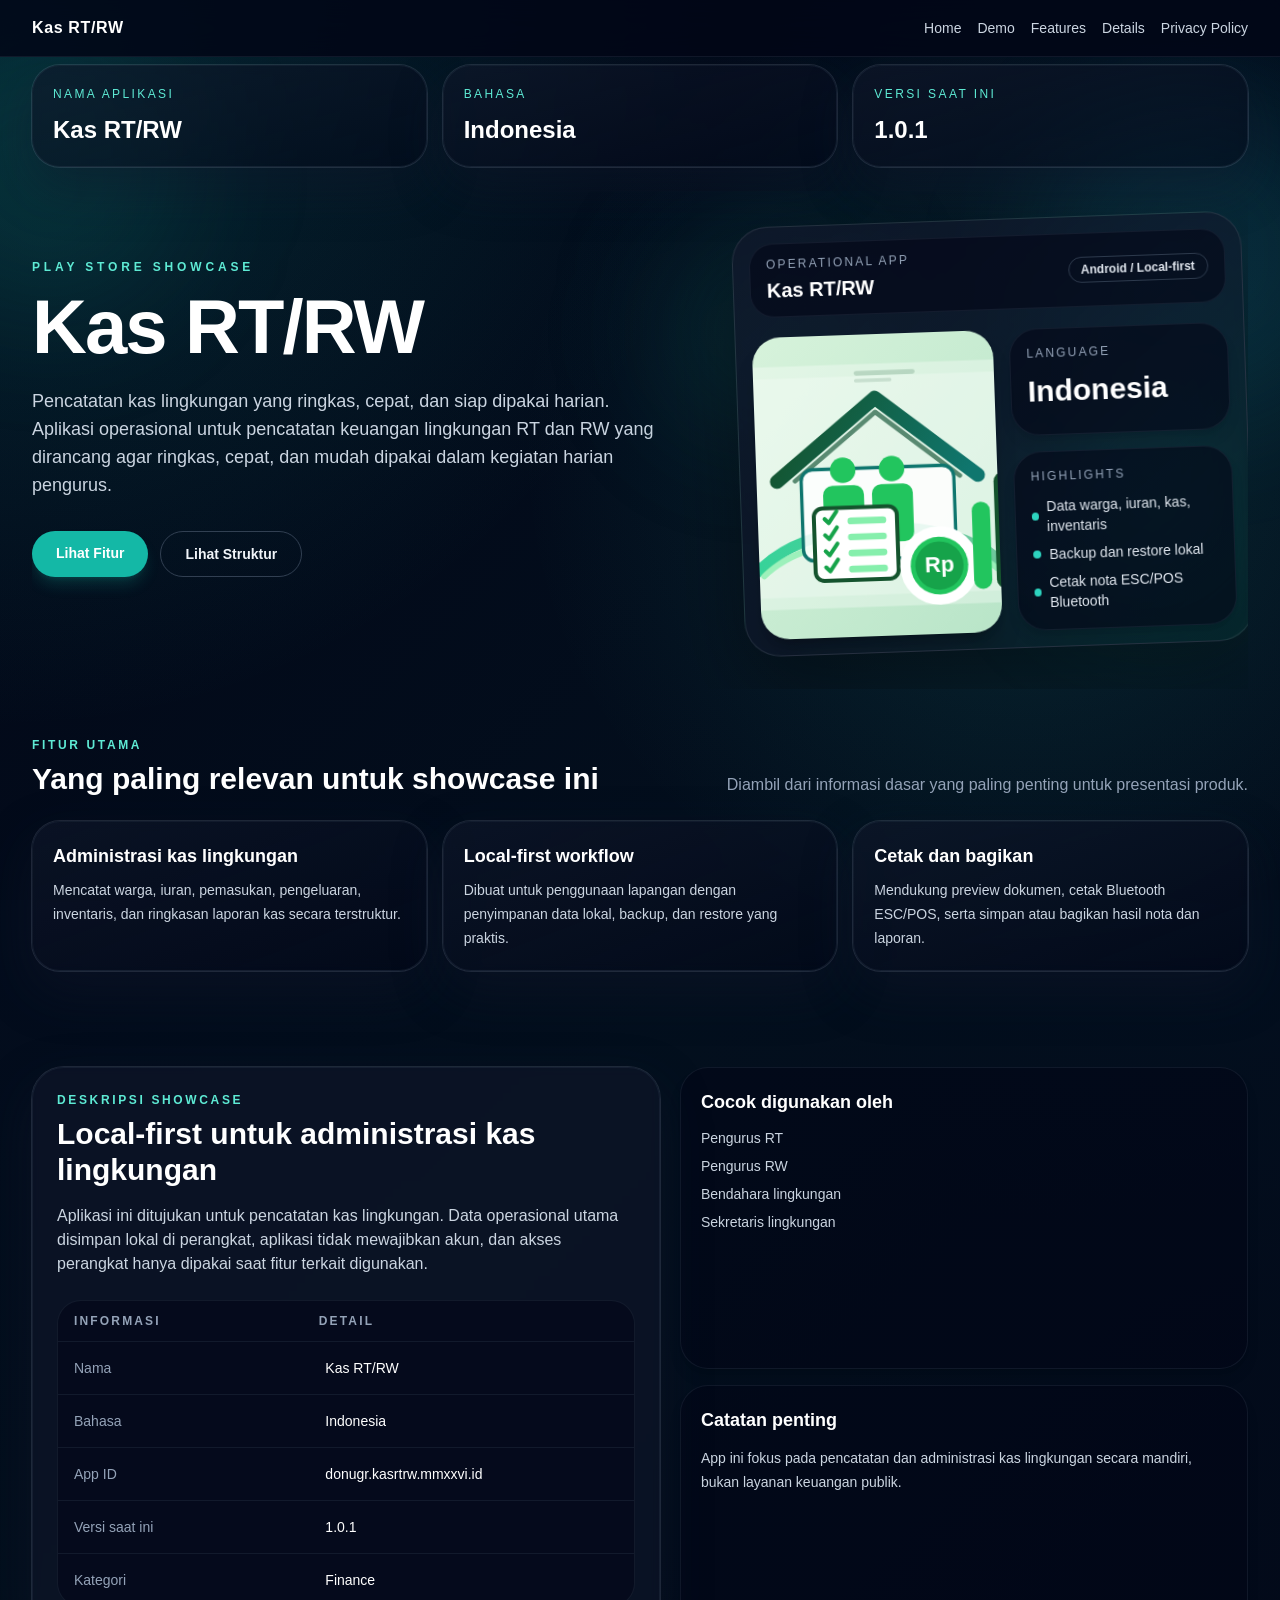
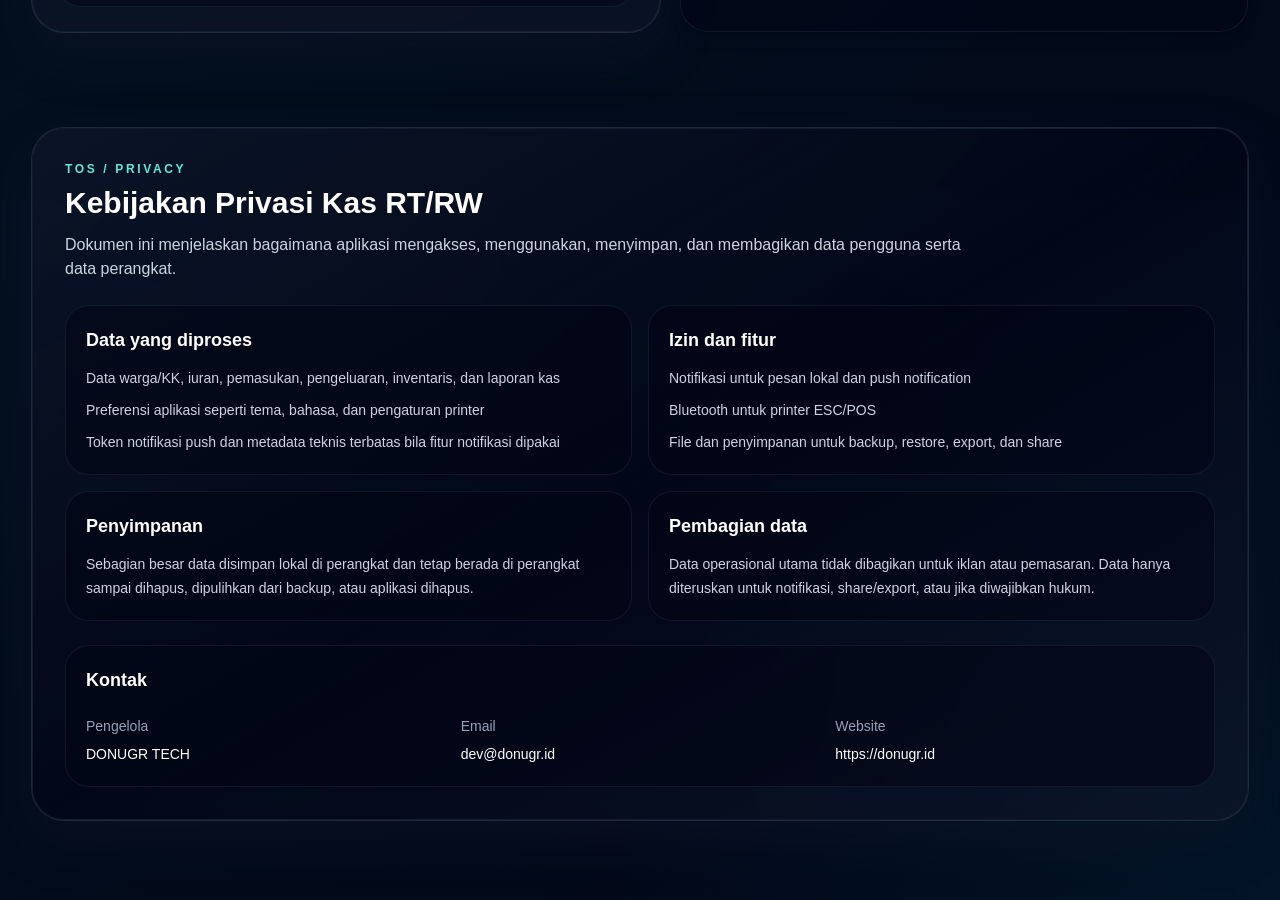
==== donugr.kasrtrw.mmxxvi.id/index.html @ b294d23a "add ui page" ====
<!doctype html>
<html lang="en" class="h-full">
  <head>
    <meta charset="utf-8" />
    <meta name="viewport" content="width=device-width, initial-scale=1" />
    <title>Kas RT/RW | DONUGR TECH App Showcase</title>
    <link rel="stylesheet" href="../styles.css" />
  </head>
  <body class="relative min-h-full overflow-x-hidden bg-slate-950 text-slate-100 antialiased">
    <div
      class="pointer-events-none absolute inset-0 -z-20 bg-[radial-gradient(circle_at_top_left,rgba(20,184,166,0.20),transparent_26%),radial-gradient(circle_at_80%_18%,rgba(45,212,191,0.12),transparent_22%),radial-gradient(circle_at_bottom_right,rgba(8,145,178,0.10),transparent_24%),linear-gradient(135deg,rgba(2,6,23,0.98)_0%,rgba(3,16,30,0.92)_45%,rgba(2,6,23,0.80)_100%)]"></div>
    <div class="pointer-events-none absolute -left-24 top-8 -z-10 h-72 w-72 rounded-full bg-teal-500/10 blur-3xl"></div>
    <div
      class="pointer-events-none absolute right-[-5rem] top-24 -z-10 h-80 w-80 rounded-full bg-cyan-400/10 blur-3xl"></div>
    <header class="sticky top-0 z-20 border-b border-slate-700/30 bg-slate-950/85 backdrop-blur-xl">
      <div class="flex w-full items-center justify-between gap-4 px-4 py-4 md:px-6 lg:px-8">
        <a class="min-w-0 truncate font-bold tracking-[0.04em] text-white transition hover:text-sky-300" href="#home">
          Kas RT/RW
        </a>
        <nav class="flex flex-wrap justify-end gap-x-4 gap-y-2 text-sm text-slate-300">
          <a class="transition hover:text-sky-300" href="#home">Home</a>
          <a class="transition hover:text-sky-300" href="#demo">Demo</a>
          <a class="transition hover:text-sky-300" href="#features">Features</a>
          <a class="transition hover:text-sky-300" href="#details">Details</a>
          <a class="transition hover:text-sky-300" href="#privacypolicy">Privacy Policy</a>
        </nav>
      </div>
    </header>
    <main class="w-full bg-transparent px-4 pb-4 pt-0 md:px-6 md:pb-6 md:pt-0 lg:px-8 lg:pb-8 lg:pt-0">
      <section class="pb-3 pt-1 md:pb-6 md:pt-2">
        <div class="grid gap-4 md:grid-cols-3">
          <article
            class="rounded-[1.75rem] border border-slate-700/30 bg-gradient-to-br from-slate-900/65 to-slate-950/50 p-5 shadow-glow backdrop-blur-sm">
            <p class="text-xs uppercase tracking-[0.2em] text-teal-300">Nama aplikasi</p>
            <div class="mt-3 text-2xl font-semibold text-white">Kas RT/RW</div>
          </article>
          <article
            class="rounded-[1.75rem] border border-slate-700/30 bg-gradient-to-br from-slate-900/65 to-slate-950/50 p-5 shadow-glow backdrop-blur-sm">
            <p class="text-xs uppercase tracking-[0.2em] text-teal-300">Bahasa</p>
            <div class="mt-3 text-2xl font-semibold text-white">Indonesia</div>
          </article>
          <article
            class="rounded-[1.75rem] border border-slate-700/30 bg-gradient-to-br from-slate-900/65 to-slate-950/50 p-5 shadow-glow backdrop-blur-sm">
            <p class="text-xs uppercase tracking-[0.2em] text-teal-300">Versi saat ini</p>
            <div class="mt-3 text-2xl font-semibold text-white">1.0.1</div>
          </article>
        </div>
      </section>

      <section id="top" class="relative overflow-hidden pb-8 pt-1 md:pb-12 md:pt-2 lg:pb-14 lg:pt-3">
        <div class="grid items-center gap-10 lg:grid-cols-[1.08fr_0.92fr] lg:gap-14">
          <div class="max-w-3xl">
            <p class="text-xs font-semibold uppercase tracking-[0.32em] text-teal-300">Play Store Showcase</p>
            <h1
              class="mt-4 max-w-3xl text-4xl font-semibold tracking-tight text-white md:text-6xl lg:text-[4.75rem] lg:leading-[0.95]">
              Kas RT/RW
            </h1>
            <p class="mt-6 max-w-2xl text-base leading-7 text-slate-300 md:text-lg">
              Pencatatan kas lingkungan yang ringkas, cepat, dan siap dipakai harian. Aplikasi operasional untuk
              pencatatan keuangan lingkungan RT dan RW yang dirancang agar ringkas, cepat, dan mudah dipakai dalam
              kegiatan harian pengurus.
            </p>

            <div class="mt-8 flex flex-wrap gap-3">
              <a
                class="rounded-full px-6 py-3 text-sm font-semibold text-white shadow-lg shadow-teal-500/20 transition bg-teal-500 hover:bg-teal-400"
                href="#features"
                >Lihat Fitur</a
              >
              <a
                class="rounded-full border border-slate-600/70 px-6 py-3 text-sm font-semibold text-slate-100 transition hover:border-teal-300 hover:text-teal-300 hover:bg-white/5"
                href="#details"
                >Lihat Struktur</a
              >
            </div>
          </div>

          <div class="relative lg:pl-6">
            <div class="absolute -left-10 top-10 h-44 w-44 rounded-full blur-3xl" style="background: #0f766e40"></div>
            <div class="absolute -right-4 bottom-6 h-52 w-52 rounded-full blur-3xl" style="background: #14b8a635"></div>
            <div
              class="relative overflow-hidden rounded-[2.25rem] border border-white/10 bg-gradient-to-br from-slate-900/80 via-slate-900/65 to-teal-950/45 p-4 shadow-[0_30px_80px_rgba(0,0,0,0.38)] backdrop-blur-sm lg:-rotate-2 lg:translate-y-4">
              <div
                class="flex items-center justify-between rounded-[1.5rem] border border-slate-700/30 bg-slate-950/60 px-4 py-3">
                <div>
                  <p class="text-xs uppercase tracking-[0.18em] text-slate-400">Operational app</p>
                  <h2 class="mt-1 text-xl font-semibold text-white">Kas RT/RW</h2>
                </div>
                <div class="rounded-full border border-slate-600/60 px-3 py-1 text-xs font-semibold text-slate-200">
                  Android / Local-first
                </div>
              </div>

              <div class="mt-5 grid gap-4 sm:grid-cols-[1.05fr_0.95fr]">
                <div
                  class="aspect-[4/5] overflow-hidden rounded-[1.75rem] bg-gradient-to-b from-slate-950 to-slate-900 shadow-xl shadow-black/20">
                  <img class="h-full w-full object-cover" src="./hero.svg" alt="Preview Kas RT/RW" />
                </div>

                <div class="grid gap-4">
                  <div
                    class="rounded-[1.75rem] border border-slate-700/30 bg-slate-950/60 p-4 shadow-lg shadow-black/10">
                    <p class="text-xs uppercase tracking-[0.18em] text-slate-400">Language</p>
                    <div class="mt-3 text-3xl font-semibold text-white">Indonesia</div>
                    <p class="mt-2 text-sm text-slate-300"></p>
                  </div>
                  <div
                    class="rounded-[1.75rem] border border-slate-700/30 bg-slate-950/60 p-4 shadow-lg shadow-black/10">
                    <p class="text-xs uppercase tracking-[0.18em] text-slate-400">Highlights</p>
                    <ul class="mt-3 space-y-2 text-sm text-slate-200">
                      <li class="flex items-center gap-2">
                        <span class="inline-flex h-2 w-2 rounded-full bg-teal-400"></span>
                        <span>Data warga, iuran, kas, inventaris</span>
                      </li>
                      <li class="flex items-center gap-2">
                        <span class="inline-flex h-2 w-2 rounded-full bg-teal-400"></span>
                        <span>Backup dan restore lokal</span>
                      </li>
                      <li class="flex items-center gap-2">
                        <span class="inline-flex h-2 w-2 rounded-full bg-teal-400"></span>
                        <span>Cetak nota ESC/POS Bluetooth</span>
                      </li>
                    </ul>
                  </div>
                </div>
              </div>
            </div>
          </div>
        </div>
      </section>

      <section id="features" class="py-8 md:py-12">
        <div class="mb-6 flex flex-wrap items-end justify-between gap-4">
          <div>
            <p class="text-xs font-semibold uppercase tracking-[0.22em] text-teal-300">Fitur Utama</p>
            <h2 class="mt-2 text-2xl font-semibold text-white md:text-3xl">Yang paling relevan untuk showcase ini</h2>
          </div>
          <p class="max-w-xl text-sm leading-6 text-slate-400 md:text-base">
            Diambil dari informasi dasar yang paling penting untuk presentasi produk.
          </p>
        </div>

        <div class="grid gap-4 md:grid-cols-3">
          <article
            class="h-full rounded-[1.75rem] border border-slate-700/30 bg-gradient-to-br from-slate-900/65 to-slate-950/50 p-5 shadow-glow backdrop-blur-sm">
            <h3 class="text-lg font-semibold text-white">Administrasi kas lingkungan</h3>
            <p class="mt-2 text-sm leading-6 text-slate-300">
              Mencatat warga, iuran, pemasukan, pengeluaran, inventaris, dan ringkasan laporan kas secara terstruktur.
            </p>
          </article>
          <article
            class="h-full rounded-[1.75rem] border border-slate-700/30 bg-gradient-to-br from-slate-900/65 to-slate-950/50 p-5 shadow-glow backdrop-blur-sm">
            <h3 class="text-lg font-semibold text-white">Local-first workflow</h3>
            <p class="mt-2 text-sm leading-6 text-slate-300">
              Dibuat untuk penggunaan lapangan dengan penyimpanan data lokal, backup, dan restore yang praktis.
            </p>
          </article>
          <article
            class="h-full rounded-[1.75rem] border border-slate-700/30 bg-gradient-to-br from-slate-900/65 to-slate-950/50 p-5 shadow-glow backdrop-blur-sm">
            <h3 class="text-lg font-semibold text-white">Cetak dan bagikan</h3>
            <p class="mt-2 text-sm leading-6 text-slate-300">
              Mendukung preview dokumen, cetak Bluetooth ESC/POS, serta simpan atau bagikan hasil nota dan laporan.
            </p>
          </article>
        </div>
      </section>

      <section id="details" class="py-8 md:py-12">
        <div class="grid gap-5 lg:grid-cols-[1.05fr_0.95fr]">
          <div class="rounded-[2rem] border border-slate-700/30 bg-slate-900/60 p-6 shadow-glow backdrop-blur-sm">
            <p class="text-xs font-semibold uppercase tracking-[0.22em] text-teal-300">Deskripsi Showcase</p>
            <h2 class="mt-2 text-2xl font-semibold text-white md:text-3xl">
              Local-first untuk administrasi kas lingkungan
            </h2>
            <p class="mt-4 max-w-3xl text-sm leading-7 text-slate-300 md:text-base">
              Aplikasi ini ditujukan untuk pencatatan kas lingkungan. Data operasional utama disimpan lokal di
              perangkat, aplikasi tidak mewajibkan akun, dan akses perangkat hanya dipakai saat fitur terkait digunakan.
            </p>

            <div class="mt-6 overflow-hidden rounded-[1.5rem] border border-slate-700/30 bg-slate-950/55">
              <div
                class="grid grid-cols-[0.9fr_1.1fr] border-b border-slate-700/30 px-4 py-3 text-xs font-semibold uppercase tracking-[0.18em] text-slate-400">
                <div>Informasi</div>
                <div>Detail</div>
              </div>
              <div class="divide-y divide-slate-700/30 text-sm">
                <div class="grid grid-cols-[0.9fr_1.1fr] gap-3 px-4 py-4">
                  <div class="text-slate-400">Nama</div>
                  <div class="font-medium text-white">Kas RT/RW</div>
                </div>
                <div class="grid grid-cols-[0.9fr_1.1fr] gap-3 px-4 py-4">
                  <div class="text-slate-400">Bahasa</div>
                  <div class="font-medium text-white">Indonesia</div>
                </div>
                <div class="grid grid-cols-[0.9fr_1.1fr] gap-3 px-4 py-4">
                  <div class="text-slate-400">App ID</div>
                  <div class="font-medium text-white">donugr.kasrtrw.mmxxvi.id</div>
                </div>
                <div class="grid grid-cols-[0.9fr_1.1fr] gap-3 px-4 py-4">
                  <div class="text-slate-400">Versi saat ini</div>
                  <div class="font-medium text-white">1.0.1</div>
                </div>
                <div class="grid grid-cols-[0.9fr_1.1fr] gap-3 px-4 py-4">
                  <div class="text-slate-400">Kategori</div>
                  <div class="font-medium text-white">Finance</div>
                </div>
              </div>
            </div>
          </div>

          <div class="grid gap-4">
            <article class="rounded-[1.75rem] border border-slate-700/30 bg-slate-950/55 p-5 shadow-lg shadow-black/10">
              <h3 class="text-lg font-semibold text-white">Cocok digunakan oleh</h3>
              <ul class="mt-3 space-y-2 text-sm text-slate-300">
                <li>Pengurus RT</li>
                <li>Pengurus RW</li>
                <li>Bendahara lingkungan</li>
                <li>Sekretaris lingkungan</li>
              </ul>
            </article>
            <article class="rounded-[1.75rem] border border-slate-700/30 bg-slate-950/55 p-5 shadow-lg shadow-black/10">
              <h3 class="text-lg font-semibold text-white">Catatan penting</h3>
              <p class="mt-3 text-sm leading-6 text-slate-300">
                App ini fokus pada pencatatan dan administrasi kas lingkungan secara mandiri, bukan layanan keuangan
                publik.
              </p>
            </article>
          </div>
        </div>
      </section>

      <section id="$privacypolicy" class="py-8 md:py-12">
        <div
          class="rounded-[2rem] border border-slate-700/30 bg-gradient-to-br from-slate-900/70 via-slate-950/60 to-slate-900/70 p-6 shadow-glow backdrop-blur-sm md:p-8">
          <p class="text-xs font-semibold uppercase tracking-[0.22em] text-teal-300">ToS / Privacy</p>
          <h2 class="mt-2 text-2xl font-semibold text-white md:text-3xl">Kebijakan Privasi Kas RT/RW</h2>
          <p class="mt-3 max-w-4xl text-sm leading-7 text-slate-300 md:text-base">
            Dokumen ini menjelaskan bagaimana aplikasi mengakses, menggunakan, menyimpan, dan membagikan data pengguna
            serta data perangkat.
          </p>

          <div class="mt-6 grid gap-4 md:grid-cols-2">
            <article class="rounded-[1.5rem] border border-slate-700/30 bg-slate-950/55 p-5">
              <h3 class="text-lg font-semibold text-white">Data yang diproses</h3>
              <ul class="mt-3 space-y-2 text-sm leading-6 text-slate-300">
                <li>Data warga/KK, iuran, pemasukan, pengeluaran, inventaris, dan laporan kas</li>
                <li>Preferensi aplikasi seperti tema, bahasa, dan pengaturan printer</li>
                <li>Token notifikasi push dan metadata teknis terbatas bila fitur notifikasi dipakai</li>
              </ul>
            </article>
            <article class="rounded-[1.5rem] border border-slate-700/30 bg-slate-950/55 p-5">
              <h3 class="text-lg font-semibold text-white">Izin dan fitur</h3>
              <ul class="mt-3 space-y-2 text-sm leading-6 text-slate-300">
                <li>Notifikasi untuk pesan lokal dan push notification</li>
                <li>Bluetooth untuk printer ESC/POS</li>
                <li>File dan penyimpanan untuk backup, restore, export, dan share</li>
              </ul>
            </article>
            <article class="rounded-[1.5rem] border border-slate-700/30 bg-slate-950/55 p-5">
              <h3 class="text-lg font-semibold text-white">Penyimpanan</h3>
              <p class="mt-3 text-sm leading-6 text-slate-300">
                Sebagian besar data disimpan lokal di perangkat dan tetap berada di perangkat sampai dihapus, dipulihkan
                dari backup, atau aplikasi dihapus.
              </p>
            </article>
            <article class="rounded-[1.5rem] border border-slate-700/30 bg-slate-950/55 p-5">
              <h3 class="text-lg font-semibold text-white">Pembagian data</h3>
              <p class="mt-3 text-sm leading-6 text-slate-300">
                Data operasional utama tidak dibagikan untuk iklan atau pemasaran. Data hanya diteruskan untuk
                notifikasi, share/export, atau jika diwajibkan hukum.
              </p>
            </article>
          </div>

          <div class="mt-6">
            <article class="rounded-[1.5rem] border border-slate-700/30 bg-slate-950/55 p-5">
              <h3 class="text-lg font-semibold text-white">Kontak</h3>
              <dl class="mt-5 grid gap-4 md:grid-cols-3 text-sm leading-6 text-slate-300">
                <div>
                  <dt class="text-slate-400">Pengelola</dt>
                  <dd class="mt-1 font-medium text-white">DONUGR TECH</dd>
                </div>
                <div>
                  <dt class="text-slate-400">Email</dt>
                  <dd class="mt-1 font-medium text-white">dev@donugr.id</dd>
                </div>
                <div>
                  <dt class="text-slate-400">Website</dt>
                  <dd class="mt-1 font-medium text-white">https://donugr.id</dd>
                </div>
              </dl>
            </article>
          </div>
        </div>
      </section>
    </main>
  </body>
</html>
---- styles.css ----
*,:after,:before{--tw-border-spacing-x:0;--tw-border-spacing-y:0;--tw-translate-x:0;--tw-translate-y:0;--tw-rotate:0;--tw-skew-x:0;--tw-skew-y:0;--tw-scale-x:1;--tw-scale-y:1;--tw-pan-x: ;--tw-pan-y: ;--tw-pinch-zoom: ;--tw-scroll-snap-strictness:proximity;--tw-gradient-from-position: ;--tw-gradient-via-position: ;--tw-gradient-to-position: ;--tw-ordinal: ;--tw-slashed-zero: ;--tw-numeric-figure: ;--tw-numeric-spacing: ;--tw-numeric-fraction: ;--tw-ring-inset: ;--tw-ring-offset-width:0px;--tw-ring-offset-color:#fff;--tw-ring-color:rgba(59,130,246,.5);--tw-ring-offset-shadow:0 0 #0000;--tw-ring-shadow:0 0 #0000;--tw-shadow:0 0 #0000;--tw-shadow-colored:0 0 #0000;--tw-blur: ;--tw-brightness: ;--tw-contrast: ;--tw-grayscale: ;--tw-hue-rotate: ;--tw-invert: ;--tw-saturate: ;--tw-sepia: ;--tw-drop-shadow: ;--tw-backdrop-blur: ;--tw-backdrop-brightness: ;--tw-backdrop-contrast: ;--tw-backdrop-grayscale: ;--tw-backdrop-hue-rotate: ;--tw-backdrop-invert: ;--tw-backdrop-opacity: ;--tw-backdrop-saturate: ;--tw-backdrop-sepia: ;--tw-contain-size: ;--tw-contain-layout: ;--tw-contain-paint: ;--tw-contain-style: }::backdrop{--tw-border-spacing-x:0;--tw-border-spacing-y:0;--tw-translate-x:0;--tw-translate-y:0;--tw-rotate:0;--tw-skew-x:0;--tw-skew-y:0;--tw-scale-x:1;--tw-scale-y:1;--tw-pan-x: ;--tw-pan-y: ;--tw-pinch-zoom: ;--tw-scroll-snap-strictness:proximity;--tw-gradient-from-position: ;--tw-gradient-via-position: ;--tw-gradient-to-position: ;--tw-ordinal: ;--tw-slashed-zero: ;--tw-numeric-figure: ;--tw-numeric-spacing: ;--tw-numeric-fraction: ;--tw-ring-inset: ;--tw-ring-offset-width:0px;--tw-ring-offset-color:#fff;--tw-ring-color:rgba(59,130,246,.5);--tw-ring-offset-shadow:0 0 #0000;--tw-ring-shadow:0 0 #0000;--tw-shadow:0 0 #0000;--tw-shadow-colored:0 0 #0000;--tw-blur: ;--tw-brightness: ;--tw-contrast: ;--tw-grayscale: ;--tw-hue-rotate: ;--tw-invert: ;--tw-saturate: ;--tw-sepia: ;--tw-drop-shadow: ;--tw-backdrop-blur: ;--tw-backdrop-brightness: ;--tw-backdrop-contrast: ;--tw-backdrop-grayscale: ;--tw-backdrop-hue-rotate: ;--tw-backdrop-invert: ;--tw-backdrop-opacity: ;--tw-backdrop-saturate: ;--tw-backdrop-sepia: ;--tw-contain-size: ;--tw-contain-layout: ;--tw-contain-paint: ;--tw-contain-style: }/*! tailwindcss v3.4.19 | MIT License | https://tailwindcss.com*/*,:after,:before{box-sizing:border-box;border:0 solid #e5e7eb}:after,:before{--tw-content:""}:host,html{line-height:1.5;-webkit-text-size-adjust:100%;-moz-tab-size:4;-o-tab-size:4;tab-size:4;font-family:ui-sans-serif,system-ui,sans-serif,Apple Color Emoji,Segoe UI Emoji,Segoe UI Symbol,Noto Color Emoji;font-feature-settings:normal;font-variation-settings:normal;-webkit-tap-highlight-color:transparent}body{margin:0;line-height:inherit}hr{height:0;color:inherit;border-top-width:1px}abbr:where([title]){-webkit-text-decoration:underline dotted;text-decoration:underline dotted}h1,h2,h3,h4,h5,h6{font-size:inherit;font-weight:inherit}a{color:inherit;text-decoration:inherit}b,strong{font-weight:bolder}code,kbd,pre,samp{font-family:ui-monospace,SFMono-Regular,Menlo,Monaco,Consolas,Liberation Mono,Courier New,monospace;font-feature-settings:normal;font-variation-settings:normal;font-size:1em}small{font-size:80%}sub,sup{font-size:75%;line-height:0;position:relative;vertical-align:baseline}sub{bottom:-.25em}sup{top:-.5em}table{text-indent:0;border-color:inherit;border-collapse:collapse}button,input,optgroup,select,textarea{font-family:inherit;font-feature-settings:inherit;font-variation-settings:inherit;font-size:100%;font-weight:inherit;line-height:inherit;letter-spacing:inherit;color:inherit;margin:0;padding:0}button,select{text-transform:none}button,input:where([type=button]),input:where([type=reset]),input:where([type=submit]){-webkit-appearance:button;background-color:transparent;background-image:none}:-moz-focusring{outline:auto}:-moz-ui-invalid{box-shadow:none}progress{vertical-align:baseline}::-webkit-inner-spin-button,::-webkit-outer-spin-button{height:auto}[type=search]{-webkit-appearance:textfield;outline-offset:-2px}::-webkit-search-decoration{-webkit-appearance:none}::-webkit-file-upload-button{-webkit-appearance:button;font:inherit}summary{display:list-item}blockquote,dd,dl,figure,h1,h2,h3,h4,h5,h6,hr,p,pre{margin:0}fieldset{margin:0}fieldset,legend{padding:0}menu,ol,ul{list-style:none;margin:0;padding:0}dialog{padding:0}textarea{resize:vertical}input::-moz-placeholder,textarea::-moz-placeholder{opacity:1;color:#9ca3af}input::placeholder,textarea::placeholder{opacity:1;color:#9ca3af}[role=button],button{cursor:pointer}:disabled{cursor:default}audio,canvas,embed,iframe,img,object,svg,video{display:block;vertical-align:middle}img,video{max-width:100%;height:auto}[hidden]:where(:not([hidden=until-found])){display:none}*{box-sizing:border-box}html{scroll-behavior:smooth}body{margin:0;--tw-bg-opacity:1;background-color:rgb(2 6 23/var(--tw-bg-opacity,1));--tw-text-opacity:1;color:rgb(241 245 249/var(--tw-text-opacity,1));-webkit-font-smoothing:antialiased;-moz-osx-font-smoothing:grayscale;font-family:Arial,Helvetica,sans-serif;background-image:radial-gradient(circle at top left,rgba(59,130,246,.16),transparent 34%),radial-gradient(circle at top right,rgba(14,165,233,.12),transparent 28%)}a{color:inherit;text-decoration-line:none}code{border-radius:.375rem;background-color:rgba(15,23,42,.7);padding:.125rem .375rem;--tw-text-opacity:1;color:rgb(186 230 253/var(--tw-text-opacity,1))}html{scrollbar-width:thin;scrollbar-color:rgba(45,212,191,.72) rgba(15,23,42,.65)}::-webkit-scrollbar{width:12px;height:12px}::-webkit-scrollbar-track{background:rgba(15,23,42,.65);border-left:1px solid rgba(148,163,184,.08)}::-webkit-scrollbar-thumb{border-radius:9999px;border:3px solid rgba(15,23,42,.65);background:linear-gradient(180deg,rgba(45,212,191,.95),rgba(20,184,166,.55));box-shadow:inset 0 0 0 1px hsla(0,0%,100%,.08)}::-webkit-scrollbar-thumb:hover{background:linear-gradient(180deg,#5eead4,rgba(45,212,191,.72))}::-webkit-scrollbar-corner{background:rgba(15,23,42,.65)}.pointer-events-none{pointer-events:none}.static{position:static}.absolute{position:absolute}.relative{position:relative}.sticky{position:sticky}.inset-0{inset:0}.-left-10{left:-2.5rem}.-left-24{left:-6rem}.-right-4{right:-1rem}.bottom-6{bottom:1.5rem}.right-\[-5rem\]{right:-5rem}.top-0{top:0}.top-10{top:2.5rem}.top-24{top:6rem}.top-8{top:2rem}.-z-10{z-index:-10}.-z-20{z-index:-20}.z-20{z-index:20}.my-10{margin-top:2.5rem;margin-bottom:2.5rem}.mb-6{margin-bottom:1.5rem}.mt-1{margin-top:.25rem}.mt-2{margin-top:.5rem}.mt-3{margin-top:.75rem}.mt-4{margin-top:1rem}.mt-5{margin-top:1.25rem}.mt-6{margin-top:1.5rem}.mt-8{margin-top:2rem}.flex{display:flex}.inline-flex{display:inline-flex}.grid{display:grid}.aspect-\[4\/5\]{aspect-ratio:4/5}.h-2{height:.5rem}.h-44{height:11rem}.h-52{height:13rem}.h-72{height:18rem}.h-80{height:20rem}.h-full{height:100%}.min-h-\[70vh\]{min-height:70vh}.min-h-full{min-height:100%}.w-2{width:.5rem}.w-44{width:11rem}.w-52{width:13rem}.w-72{width:18rem}.w-80{width:20rem}.w-full{width:100%}.min-w-0{min-width:0}.max-w-2xl{max-width:42rem}.max-w-3xl{max-width:48rem}.max-w-4xl{max-width:56rem}.max-w-xl{max-width:36rem}.grid-cols-\[0\.9fr_1\.1fr\]{grid-template-columns:.9fr 1.1fr}.flex-wrap{flex-wrap:wrap}.items-end{align-items:flex-end}.items-center{align-items:center}.justify-end{justify-content:flex-end}.justify-between{justify-content:space-between}.gap-10{gap:2.5rem}.gap-2{gap:.5rem}.gap-3{gap:.75rem}.gap-4{gap:1rem}.gap-5{gap:1.25rem}.gap-x-4{-moz-column-gap:1rem;column-gap:1rem}.gap-y-2{row-gap:.5rem}.space-y-2>:not([hidden])~:not([hidden]){--tw-space-y-reverse:0;margin-top:calc(.5rem*(1 - var(--tw-space-y-reverse)));margin-bottom:calc(.5rem*var(--tw-space-y-reverse))}.divide-y>:not([hidden])~:not([hidden]){--tw-divide-y-reverse:0;border-top-width:calc(1px*(1 - var(--tw-divide-y-reverse)));border-bottom-width:calc(1px*var(--tw-divide-y-reverse))}.divide-slate-700\/30>:not([hidden])~:not([hidden]){border-color:rgba(51,65,85,.3)}.overflow-hidden{overflow:hidden}.overflow-x-hidden{overflow-x:hidden}.truncate{overflow:hidden;text-overflow:ellipsis;white-space:nowrap}.rounded-2xl{border-radius:1rem}.rounded-\[1\.5rem\]{border-radius:1.5rem}.rounded-\[1\.75rem\]{border-radius:1.75rem}.rounded-\[2\.25rem\]{border-radius:2.25rem}.rounded-\[2rem\]{border-radius:2rem}.rounded-full{border-radius:9999px}.border{border-width:1px}.border-b{border-bottom-width:1px}.border-slate-600\/60{border-color:rgba(71,85,105,.6)}.border-slate-600\/70{border-color:rgba(71,85,105,.7)}.border-slate-700\/30{border-color:rgba(51,65,85,.3)}.border-white\/10{border-color:hsla(0,0%,100%,.1)}.bg-cyan-400\/10{background-color:rgba(34,211,238,.1)}.bg-slate-900\/60{background-color:rgba(15,23,42,.6)}.bg-slate-900\/70{background-color:rgba(15,23,42,.7)}.bg-slate-950{--tw-bg-opacity:1;background-color:rgb(2 6 23/var(--tw-bg-opacity,1))}.bg-slate-950\/55{background-color:rgba(2,6,23,.55)}.bg-slate-950\/60{background-color:rgba(2,6,23,.6)}.bg-slate-950\/85{background-color:rgba(2,6,23,.85)}.bg-teal-400{--tw-bg-opacity:1;background-color:rgb(45 212 191/var(--tw-bg-opacity,1))}.bg-teal-500{--tw-bg-opacity:1;background-color:rgb(20 184 166/var(--tw-bg-opacity,1))}.bg-teal-500\/10{background-color:rgba(20,184,166,.1)}.bg-transparent{background-color:transparent}.bg-\[radial-gradient\(circle_at_top_left\2c rgba\(20\2c 184\2c 166\2c 0\.20\)\2c transparent_26\%\)\2c radial-gradient\(circle_at_80\%_18\%\2c rgba\(45\2c 212\2c 191\2c 0\.12\)\2c transparent_22\%\)\2c radial-gradient\(circle_at_bottom_right\2c rgba\(8\2c 145\2c 178\2c 0\.10\)\2c transparent_24\%\)\2c linear-gradient\(135deg\2c rgba\(2\2c 6\2c 23\2c 0\.98\)_0\%\2c rgba\(3\2c 16\2c 30\2c 0\.92\)_45\%\2c rgba\(2\2c 6\2c 23\2c 0\.80\)_100\%\)\]{background-image:radial-gradient(circle at top left,rgba(20,184,166,.2),transparent 26%),radial-gradient(circle at 80% 18%,rgba(45,212,191,.12),transparent 22%),radial-gradient(circle at bottom right,rgba(8,145,178,.1),transparent 24%),linear-gradient(135deg,rgba(2,6,23,.98),rgba(3,16,30,.92) 45%,rgba(2,6,23,.8))}.bg-gradient-to-b{background-image:linear-gradient(to bottom,var(--tw-gradient-stops))}.bg-gradient-to-br{background-image:linear-gradient(to bottom right,var(--tw-gradient-stops))}.from-slate-900\/65{--tw-gradient-from:rgba(15,23,42,.65) var(--tw-gradient-from-position);--tw-gradient-to:rgba(15,23,42,0) var(--tw-gradient-to-position);--tw-gradient-stops:var(--tw-gradient-from),var(--tw-gradient-to)}.from-slate-900\/70{--tw-gradient-from:rgba(15,23,42,.7) var(--tw-gradient-from-position);--tw-gradient-to:rgba(15,23,42,0) var(--tw-gradient-to-position);--tw-gradient-stops:var(--tw-gradient-from),var(--tw-gradient-to)}.from-slate-900\/80{--tw-gradient-from:rgba(15,23,42,.8) var(--tw-gradient-from-position);--tw-gradient-to:rgba(15,23,42,0) var(--tw-gradient-to-position);--tw-gradient-stops:var(--tw-gradient-from),var(--tw-gradient-to)}.from-slate-950{--tw-gradient-from:#020617 var(--tw-gradient-from-position);--tw-gradient-to:rgba(2,6,23,0) var(--tw-gradient-to-position);--tw-gradient-stops:var(--tw-gradient-from),var(--tw-gradient-to)}.via-slate-900\/65{--tw-gradient-to:rgba(15,23,42,0) var(--tw-gradient-to-position);--tw-gradient-stops:var(--tw-gradient-from),rgba(15,23,42,.65) var(--tw-gradient-via-position),var(--tw-gradient-to)}.via-slate-950\/60{--tw-gradient-to:rgba(2,6,23,0) var(--tw-gradient-to-position);--tw-gradient-stops:var(--tw-gradient-from),rgba(2,6,23,.6) var(--tw-gradient-via-position),var(--tw-gradient-to)}.to-slate-900{--tw-gradient-to:#0f172a var(--tw-gradient-to-position)}.to-slate-900\/70{--tw-gradient-to:rgba(15,23,42,.7) var(--tw-gradient-to-position)}.to-slate-950\/50{--tw-gradient-to:rgba(2,6,23,.5) var(--tw-gradient-to-position)}.to-teal-950\/45{--tw-gradient-to:rgba(4,47,46,.45) var(--tw-gradient-to-position)}.object-cover{-o-object-fit:cover;object-fit:cover}.p-4{padding:1rem}.p-5{padding:1.25rem}.p-6{padding:1.5rem}.p-8{padding:2rem}.px-3{padding-left:.75rem;padding-right:.75rem}.px-4{padding-left:1rem;padding-right:1rem}.px-6{padding-left:1.5rem;padding-right:1.5rem}.py-1{padding-top:.25rem;padding-bottom:.25rem}.py-3{padding-top:.75rem;padding-bottom:.75rem}.py-4{padding-top:1rem;padding-bottom:1rem}.py-8{padding-top:2rem;padding-bottom:2rem}.pb-3{padding-bottom:.75rem}.pb-4{padding-bottom:1rem}.pb-8{padding-bottom:2rem}.pt-0{padding-top:0}.pt-1{padding-top:.25rem}.text-2xl{font-size:1.5rem;line-height:2rem}.text-3xl{font-size:1.875rem;line-height:2.25rem}.text-4xl{font-size:2.25rem;line-height:2.5rem}.text-base{font-size:1rem;line-height:1.5rem}.text-lg{font-size:1.125rem;line-height:1.75rem}.text-sm{font-size:.875rem;line-height:1.25rem}.text-xl{font-size:1.25rem;line-height:1.75rem}.text-xs{font-size:.75rem;line-height:1rem}.font-bold{font-weight:700}.font-medium{font-weight:500}.font-semibold{font-weight:600}.uppercase{text-transform:uppercase}.leading-6{line-height:1.5rem}.leading-7{line-height:1.75rem}.leading-tight{line-height:1.25}.tracking-\[0\.04em\]{letter-spacing:.04em}.tracking-\[0\.18em\]{letter-spacing:.18em}.tracking-\[0\.22em\]{letter-spacing:.22em}.tracking-\[0\.2em\]{letter-spacing:.2em}.tracking-\[0\.32em\]{letter-spacing:.32em}.tracking-tight{letter-spacing:-.025em}.text-sky-300{--tw-text-opacity:1;color:rgb(125 211 252/var(--tw-text-opacity,1))}.text-slate-100{--tw-text-opacity:1;color:rgb(241 245 249/var(--tw-text-opacity,1))}.text-slate-200{--tw-text-opacity:1;color:rgb(226 232 240/var(--tw-text-opacity,1))}.text-slate-300{--tw-text-opacity:1;color:rgb(203 213 225/var(--tw-text-opacity,1))}.text-slate-400{--tw-text-opacity:1;color:rgb(148 163 184/var(--tw-text-opacity,1))}.text-teal-300{--tw-text-opacity:1;color:rgb(94 234 212/var(--tw-text-opacity,1))}.text-white{--tw-text-opacity:1;color:rgb(255 255 255/var(--tw-text-opacity,1))}.antialiased{-webkit-font-smoothing:antialiased;-moz-osx-font-smoothing:grayscale}.shadow-\[0_30px_80px_rgba\(0\2c 0\2c 0\2c 0\.38\)\]{--tw-shadow:0 30px 80px rgba(0,0,0,.38);--tw-shadow-colored:0 30px 80px var(--tw-shadow-color)}.shadow-\[0_30px_80px_rgba\(0\2c 0\2c 0\2c 0\.38\)\],.shadow-glow{box-shadow:var(--tw-ring-offset-shadow,0 0 #0000),var(--tw-ring-shadow,0 0 #0000),var(--tw-shadow)}.shadow-glow{--tw-shadow:0 0 0 1px rgba(148,163,184,.18),0 20px 50px rgba(15,23,42,.45);--tw-shadow-colored:0 0 0 1px var(--tw-shadow-color),0 20px 50px var(--tw-shadow-color)}.shadow-lg{--tw-shadow:0 10px 15px -3px rgba(0,0,0,.1),0 4px 6px -4px rgba(0,0,0,.1);--tw-shadow-colored:0 10px 15px -3px var(--tw-shadow-color),0 4px 6px -4px var(--tw-shadow-color)}.shadow-lg,.shadow-xl{box-shadow:var(--tw-ring-offset-shadow,0 0 #0000),var(--tw-ring-shadow,0 0 #0000),var(--tw-shadow)}.shadow-xl{--tw-shadow:0 20px 25px -5px rgba(0,0,0,.1),0 8px 10px -6px rgba(0,0,0,.1);--tw-shadow-colored:0 20px 25px -5px var(--tw-shadow-color),0 8px 10px -6px var(--tw-shadow-color)}.shadow-black\/10{--tw-shadow-color:rgba(0,0,0,.1);--tw-shadow:var(--tw-shadow-colored)}.shadow-black\/20{--tw-shadow-color:rgba(0,0,0,.2);--tw-shadow:var(--tw-shadow-colored)}.shadow-teal-500\/20{--tw-shadow-color:rgba(20,184,166,.2);--tw-shadow:var(--tw-shadow-colored)}.blur-3xl{--tw-blur:blur(64px)}.blur-3xl,.filter{filter:var(--tw-blur) var(--tw-brightness) var(--tw-contrast) var(--tw-grayscale) var(--tw-hue-rotate) var(--tw-invert) var(--tw-saturate) var(--tw-sepia) var(--tw-drop-shadow)}.backdrop-blur-sm{--tw-backdrop-blur:blur(4px)}.backdrop-blur-sm,.backdrop-blur-xl{backdrop-filter:var(--tw-backdrop-blur) var(--tw-backdrop-brightness) var(--tw-backdrop-contrast) var(--tw-backdrop-grayscale) var(--tw-backdrop-hue-rotate) var(--tw-backdrop-invert) var(--tw-backdrop-opacity) var(--tw-backdrop-saturate) var(--tw-backdrop-sepia)}.backdrop-blur-xl{--tw-backdrop-blur:blur(24px)}.transition{transition-property:color,background-color,border-color,text-decoration-color,fill,stroke,opacity,box-shadow,transform,filter,backdrop-filter;transition-timing-function:cubic-bezier(.4,0,.2,1);transition-duration:.15s}.hover\:border-teal-300:hover{--tw-border-opacity:1;border-color:rgb(94 234 212/var(--tw-border-opacity,1))}.hover\:bg-teal-400:hover{--tw-bg-opacity:1;background-color:rgb(45 212 191/var(--tw-bg-opacity,1))}.hover\:bg-white\/5:hover{background-color:hsla(0,0%,100%,.05)}.hover\:text-sky-200:hover{--tw-text-opacity:1;color:rgb(186 230 253/var(--tw-text-opacity,1))}.hover\:text-sky-300:hover{--tw-text-opacity:1;color:rgb(125 211 252/var(--tw-text-opacity,1))}.hover\:text-teal-300:hover{--tw-text-opacity:1;color:rgb(94 234 212/var(--tw-text-opacity,1))}@media (min-width:640px){.sm\:grid-cols-\[1\.05fr_0\.95fr\]{grid-template-columns:1.05fr .95fr}}@media (min-width:768px){.md\:grid-cols-2{grid-template-columns:repeat(2,minmax(0,1fr))}.md\:grid-cols-3{grid-template-columns:repeat(3,minmax(0,1fr))}.md\:p-8{padding:2rem}.md\:px-6{padding-left:1.5rem;padding-right:1.5rem}.md\:py-12{padding-top:3rem}.md\:pb-12,.md\:py-12{padding-bottom:3rem}.md\:pb-6{padding-bottom:1.5rem}.md\:pt-0{padding-top:0}.md\:pt-2{padding-top:.5rem}.md\:text-3xl{font-size:1.875rem;line-height:2.25rem}.md\:text-6xl{font-size:3.75rem;line-height:1}.md\:text-base{font-size:1rem;line-height:1.5rem}.md\:text-lg{font-size:1.125rem;line-height:1.75rem}}@media (min-width:1024px){.lg\:translate-y-4{--tw-translate-y:1rem}.lg\:-rotate-2,.lg\:translate-y-4{transform:translate(var(--tw-translate-x),var(--tw-translate-y)) rotate(var(--tw-rotate)) skewX(var(--tw-skew-x)) skewY(var(--tw-skew-y)) scaleX(var(--tw-scale-x)) scaleY(var(--tw-scale-y))}.lg\:-rotate-2{--tw-rotate:-2deg}.lg\:grid-cols-\[1\.05fr_0\.95fr\]{grid-template-columns:1.05fr .95fr}.lg\:grid-cols-\[1\.08fr_0\.92fr\]{grid-template-columns:1.08fr .92fr}.lg\:gap-14{gap:3.5rem}.lg\:px-8{padding-left:2rem;padding-right:2rem}.lg\:pb-14{padding-bottom:3.5rem}.lg\:pb-8{padding-bottom:2rem}.lg\:pl-6{padding-left:1.5rem}.lg\:pt-0{padding-top:0}.lg\:pt-3{padding-top:.75rem}.lg\:text-\[4\.75rem\]{font-size:4.75rem}.lg\:leading-\[0\.95\]{line-height:.95}}
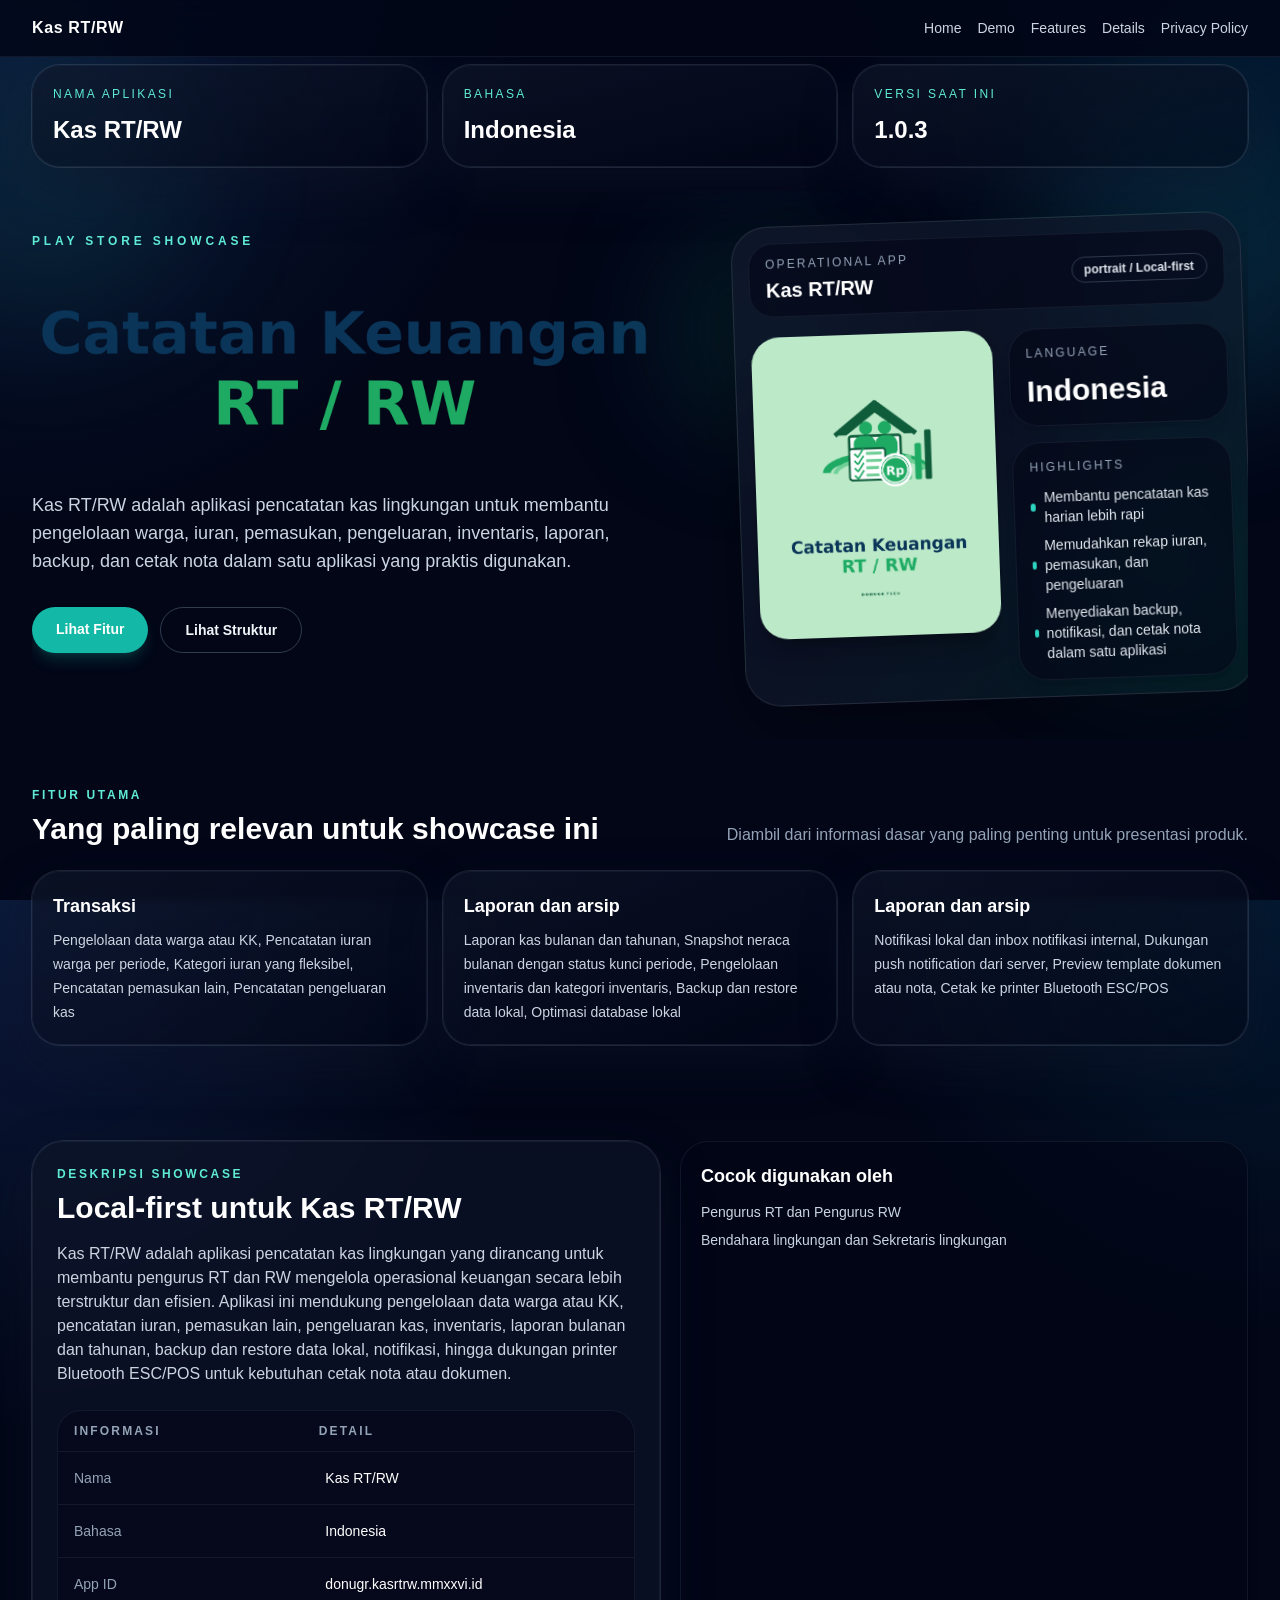
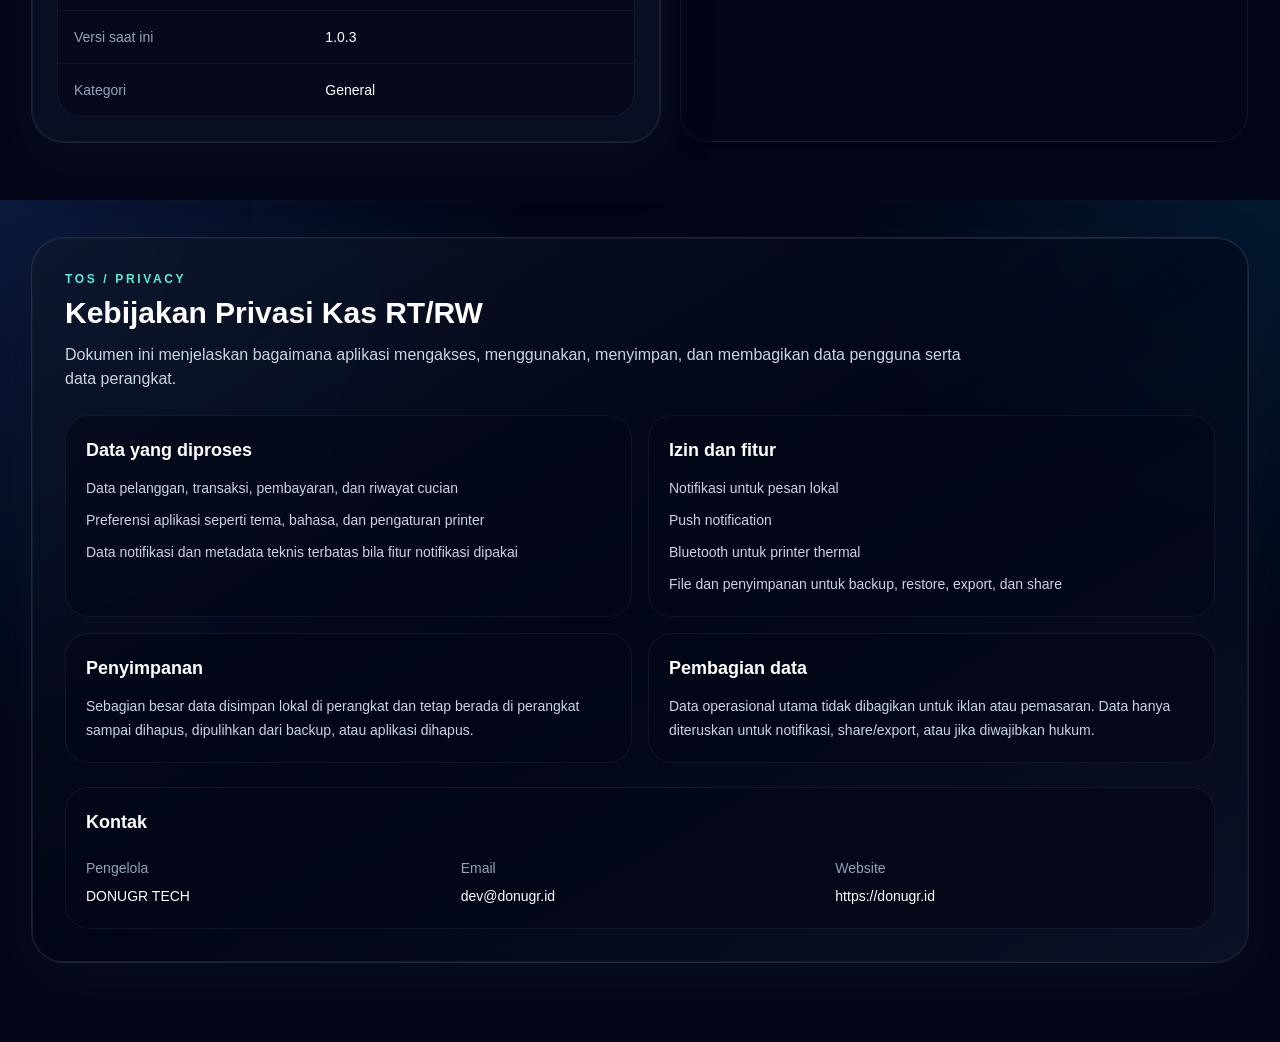
==== commit f9bc7059: "ui changes" ====
--- a/donugr.kasrtrw.mmxxvi.id/index.html
+++ b/donugr.kasrtrw.mmxxvi.id/index.html
@@ -1,9 +1,50 @@
 <!doctype html>
-<html lang="en" class="h-full">
+<html lang="id" class="h-full">
   <head>
     <meta charset="utf-8" />
     <meta name="viewport" content="width=device-width, initial-scale=1" />
     <title>Kas RT/RW | DONUGR TECH App Showcase</title>
+    <meta
+      name="description"
+      content="Kas RT/RW adalah aplikasi pencatatan kas lingkungan untuk membantu pengelolaan warga, iuran, pemasukan, pengeluaran, inventaris, laporan, backup, dan cetak nota dalam satu aplikasi yang praktis digunakan."
+    />
+    <meta name="robots" content="index, follow" />
+    <link rel="canonical" href="https://donugr.github.io/donugr.kasrtrw.mmxxvi.id/" />
+    <link rel="icon" href="./favicon.ico" type="image/x-icon" />
+    <link rel="icon" href="./favicon.png" type="image/png" />
+    <link rel="apple-touch-icon" href="./favicon.png" />
+
+    <meta property="og:type" content="website" />
+    <meta property="og:title" content="Kas RT/RW | DONUGR TECH App Showcase" />
+    <meta
+      property="og:description"
+      content="Kas RT/RW adalah aplikasi pencatatan kas lingkungan untuk membantu pengelolaan warga, iuran, pemasukan, pengeluaran, inventaris, laporan, backup, dan cetak nota dalam satu aplikasi yang praktis digunakan."
+    />
+    <meta
+      property="og:image"
+      content="https://donugr.github.io/donugr.kasrtrw.mmxxvi.id/showcase.png"
+    />
+    <meta property="og:url" content="https://donugr.github.io/donugr.kasrtrw.mmxxvi.id/" />
+    <meta property="og:site_name" content="DONUGR TECH - Kas RT/RW" />
+    <meta property="og:locale" content="id_ID" />
+
+    <meta name="twitter:card" content="summary_large_image" />
+    <meta name="twitter:title" content="Kas RT/RW | DONUGR TECH App Showcase" />
+    <meta
+      name="twitter:description"
+      content="Kas RT/RW adalah aplikasi pencatatan kas lingkungan untuk membantu pengelolaan warga, iuran, pemasukan, pengeluaran, inventaris, laporan, backup, dan cetak nota dalam satu aplikasi yang praktis digunakan."
+    />
+    <meta
+      name="twitter:image"
+      content="https://donugr.github.io/donugr.kasrtrw.mmxxvi.id/showcase.png"
+    />
+    <meta name="twitter:site" content="@donugrtech" />
+
+    <link rel="alternate" hreflang="id" href="https://donugr.github.io/donugr.kasrtrw.mmxxvi.id/" />
+    <meta name="googlebot" content="index, follow, max-snippet:-1, max-image-preview:large, max-video-preview:-1" />
+    <meta name="rating" content="General" />
+    <meta http-equiv="X-UA-Compatible" content="IE=edge" />
+    <meta name="referrer" content="no-referrer-when-downgrade" />
     <link rel="stylesheet" href="../styles.css" />
   </head>
   <body class="relative min-h-full overflow-x-hidden bg-slate-950 text-slate-100 antialiased">
@@ -12,6 +53,7 @@
     <div class="pointer-events-none absolute -left-24 top-8 -z-10 h-72 w-72 rounded-full bg-teal-500/10 blur-3xl"></div>
     <div
       class="pointer-events-none absolute right-[-5rem] top-24 -z-10 h-80 w-80 rounded-full bg-cyan-400/10 blur-3xl"></div>
+
     <header class="sticky top-0 z-20 border-b border-slate-700/30 bg-slate-950/85 backdrop-blur-xl">
       <div class="flex w-full items-center justify-between gap-4 px-4 py-4 md:px-6 lg:px-8">
         <a class="min-w-0 truncate font-bold tracking-[0.04em] text-white transition hover:text-sky-300" href="#home">
@@ -26,8 +68,9 @@
         </nav>
       </div>
     </header>
+
     <main class="w-full bg-transparent px-4 pb-4 pt-0 md:px-6 md:pb-6 md:pt-0 lg:px-8 lg:pb-8 lg:pt-0">
-      <section class="pb-3 pt-1 md:pb-6 md:pt-2">
+      <section id="home" class="pb-3 pt-1 md:pb-6 md:pt-2">
         <div class="grid gap-4 md:grid-cols-3">
           <article
             class="rounded-[1.75rem] border border-slate-700/30 bg-gradient-to-br from-slate-900/65 to-slate-950/50 p-5 shadow-glow backdrop-blur-sm">
@@ -42,33 +85,32 @@
           <article
             class="rounded-[1.75rem] border border-slate-700/30 bg-gradient-to-br from-slate-900/65 to-slate-950/50 p-5 shadow-glow backdrop-blur-sm">
             <p class="text-xs uppercase tracking-[0.2em] text-teal-300">Versi saat ini</p>
-            <div class="mt-3 text-2xl font-semibold text-white">1.0.1</div>
+            <div class="mt-3 text-2xl font-semibold text-white">1.0.3</div>
           </article>
         </div>
       </section>
 
-      <section id="top" class="relative overflow-hidden pb-8 pt-1 md:pb-12 md:pt-2 lg:pb-14 lg:pt-3">
+      <section id="demo" class="relative overflow-hidden pb-8 pt-1 md:pb-12 md:pt-2 lg:pb-14 lg:pt-3">
         <div class="grid items-center gap-10 lg:grid-cols-[1.08fr_0.92fr] lg:gap-14">
           <div class="max-w-3xl">
             <p class="text-xs font-semibold uppercase tracking-[0.32em] text-teal-300">Play Store Showcase</p>
-            <h1
-              class="mt-4 max-w-3xl text-4xl font-semibold tracking-tight text-white md:text-6xl lg:text-[4.75rem] lg:leading-[0.95]">
-              Kas RT/RW
-            </h1>
-            <p class="mt-6 max-w-2xl text-base leading-7 text-slate-300 md:text-lg">
-              Pencatatan kas lingkungan yang ringkas, cepat, dan siap dipakai harian. Aplikasi operasional untuk
-              pencatatan keuangan lingkungan RT dan RW yang dirancang agar ringkas, cepat, dan mudah dipakai dalam
-              kegiatan harian pengurus.
-            </p>
+            <img
+                      class="h-6 w-auto object-contain"
+                      src="./appname.png"
+                      alt="Kas RT/RW"
+             
+                    />
+             
+            <p class="mt-2 max-w-2xl text-base leading-7 text-slate-300 md:text-lg">Kas RT/RW adalah aplikasi pencatatan kas lingkungan untuk membantu pengelolaan warga, iuran, pemasukan, pengeluaran, inventaris, laporan, backup, dan cetak nota dalam satu aplikasi yang praktis digunakan.</p>
 
             <div class="mt-8 flex flex-wrap gap-3">
               <a
-                class="rounded-full px-6 py-3 text-sm font-semibold text-white shadow-lg shadow-teal-500/20 transition bg-teal-500 hover:bg-teal-400"
+                class="rounded-full bg-teal-500 px-6 py-3 text-sm font-semibold text-white shadow-lg shadow-teal-500/20 transition hover:bg-teal-400"
                 href="#features"
                 >Lihat Fitur</a
               >
               <a
-                class="rounded-full border border-slate-600/70 px-6 py-3 text-sm font-semibold text-slate-100 transition hover:border-teal-300 hover:text-teal-300 hover:bg-white/5"
+                class="rounded-full border border-slate-600/70 px-6 py-3 text-sm font-semibold text-slate-100 transition hover:border-teal-300 hover:bg-white/5 hover:text-teal-300"
                 href="#details"
                 >Lihat Struktur</a
               >
@@ -84,44 +126,52 @@
                 class="flex items-center justify-between rounded-[1.5rem] border border-slate-700/30 bg-slate-950/60 px-4 py-3">
                 <div>
                   <p class="text-xs uppercase tracking-[0.18em] text-slate-400">Operational app</p>
-                  <h2 class="mt-1 text-xl font-semibold text-white">Kas RT/RW</h2>
+                  <div class="mt-1">
+                    <h2 class="text-xl font-semibold text-white">Kas RT/RW</h2>
+                  </div>
                 </div>
                 <div class="rounded-full border border-slate-600/60 px-3 py-1 text-xs font-semibold text-slate-200">
-                  Android / Local-first
+                  portrait / Local-first
                 </div>
               </div>
 
               <div class="mt-5 grid gap-4 sm:grid-cols-[1.05fr_0.95fr]">
                 <div
                   class="aspect-[4/5] overflow-hidden rounded-[1.75rem] bg-gradient-to-b from-slate-950 to-slate-900 shadow-xl shadow-black/20">
-                  <img class="h-full w-full object-cover" src="./hero.svg" alt="Preview Kas RT/RW" />
+                  <img
+                    class="h-full w-full object-cover"
+                    src="./hero.png"
+                    alt="Kas RT/RW"
+                    onerror="if(!this.dataset.fallback){this.dataset.fallback='1';this.src='./hero.svg';}"
+                  />
                 </div>
 
                 <div class="grid gap-4">
-                  <div
-                    class="rounded-[1.75rem] border border-slate-700/30 bg-slate-950/60 p-4 shadow-lg shadow-black/10">
-                    <p class="text-xs uppercase tracking-[0.18em] text-slate-400">Language</p>
-                    <div class="mt-3 text-3xl font-semibold text-white">Indonesia</div>
-                    <p class="mt-2 text-sm text-slate-300"></p>
-                  </div>
-                  <div
-                    class="rounded-[1.75rem] border border-slate-700/30 bg-slate-950/60 p-4 shadow-lg shadow-black/10">
-                    <p class="text-xs uppercase tracking-[0.18em] text-slate-400">Highlights</p>
-                    <ul class="mt-3 space-y-2 text-sm text-slate-200">
-                      <li class="flex items-center gap-2">
-                        <span class="inline-flex h-2 w-2 rounded-full bg-teal-400"></span>
-                        <span>Data warga, iuran, kas, inventaris</span>
-                      </li>
-                      <li class="flex items-center gap-2">
-                        <span class="inline-flex h-2 w-2 rounded-full bg-teal-400"></span>
-                        <span>Backup dan restore lokal</span>
-                      </li>
-                      <li class="flex items-center gap-2">
-                        <span class="inline-flex h-2 w-2 rounded-full bg-teal-400"></span>
-                        <span>Cetak nota ESC/POS Bluetooth</span>
-                      </li>
-                    </ul>
-                  </div>
+                    <div
+                      class="rounded-[1.75rem] border border-slate-700/30 bg-slate-950/60 p-4 shadow-lg shadow-black/10">
+                      <p class="text-xs uppercase tracking-[0.18em] text-slate-400">Language</p>
+                        <div class="mt-3 text-3xl font-semibold text-white">Indonesia</div>
+
+                    </div>
+                    <div
+                      class="rounded-[1.75rem] border border-slate-700/30 bg-slate-950/60 p-4 shadow-lg shadow-black/10">
+                      <p class="text-xs uppercase tracking-[0.18em] text-slate-400">Highlights</p>
+
+                        <ul class="mt-3 space-y-2 text-sm text-slate-200">
+                            <li class="flex items-center gap-2">
+                              <span class="inline-flex h-2 w-2 rounded-full bg-teal-400"></span>
+                              <span>Membantu pencatatan kas harian lebih rapi</span>
+                            </li>
+                            <li class="flex items-center gap-2">
+                              <span class="inline-flex h-2 w-2 rounded-full bg-teal-400"></span>
+                              <span>Memudahkan rekap iuran, pemasukan, dan pengeluaran</span>
+                            </li>
+                            <li class="flex items-center gap-2">
+                              <span class="inline-flex h-2 w-2 rounded-full bg-teal-400"></span>
+                              <span>Menyediakan backup, notifikasi, dan cetak nota dalam satu aplikasi</span>
+                            </li>
+                        </ul>
+                    </div>
                 </div>
               </div>
             </div>
@@ -135,33 +185,25 @@
             <p class="text-xs font-semibold uppercase tracking-[0.22em] text-teal-300">Fitur Utama</p>
             <h2 class="mt-2 text-2xl font-semibold text-white md:text-3xl">Yang paling relevan untuk showcase ini</h2>
           </div>
-          <p class="max-w-xl text-sm leading-6 text-slate-400 md:text-base">
-            Diambil dari informasi dasar yang paling penting untuk presentasi produk.
-          </p>
+          <p class="max-w-xl text-sm leading-6 text-slate-400 md:text-base">Diambil dari informasi dasar yang paling penting untuk presentasi produk.</p>
         </div>
 
         <div class="grid gap-4 md:grid-cols-3">
-          <article
-            class="h-full rounded-[1.75rem] border border-slate-700/30 bg-gradient-to-br from-slate-900/65 to-slate-950/50 p-5 shadow-glow backdrop-blur-sm">
-            <h3 class="text-lg font-semibold text-white">Administrasi kas lingkungan</h3>
-            <p class="mt-2 text-sm leading-6 text-slate-300">
-              Mencatat warga, iuran, pemasukan, pengeluaran, inventaris, dan ringkasan laporan kas secara terstruktur.
-            </p>
-          </article>
-          <article
-            class="h-full rounded-[1.75rem] border border-slate-700/30 bg-gradient-to-br from-slate-900/65 to-slate-950/50 p-5 shadow-glow backdrop-blur-sm">
-            <h3 class="text-lg font-semibold text-white">Local-first workflow</h3>
-            <p class="mt-2 text-sm leading-6 text-slate-300">
-              Dibuat untuk penggunaan lapangan dengan penyimpanan data lokal, backup, dan restore yang praktis.
-            </p>
-          </article>
-          <article
-            class="h-full rounded-[1.75rem] border border-slate-700/30 bg-gradient-to-br from-slate-900/65 to-slate-950/50 p-5 shadow-glow backdrop-blur-sm">
-            <h3 class="text-lg font-semibold text-white">Cetak dan bagikan</h3>
-            <p class="mt-2 text-sm leading-6 text-slate-300">
-              Mendukung preview dokumen, cetak Bluetooth ESC/POS, serta simpan atau bagikan hasil nota dan laporan.
-            </p>
-          </article>
+            <article
+              class="h-full rounded-[1.75rem] border border-slate-700/30 bg-gradient-to-br from-slate-900/65 to-slate-950/50 p-5 shadow-glow backdrop-blur-sm">
+              <h3 class="text-lg font-semibold text-white">Transaksi</h3>
+              <p class="mt-2 text-sm leading-6 text-slate-300">Pengelolaan data warga atau KK, Pencatatan iuran warga per periode, Kategori iuran yang fleksibel, Pencatatan pemasukan lain, Pencatatan pengeluaran kas</p>
+            </article>
+            <article
+              class="h-full rounded-[1.75rem] border border-slate-700/30 bg-gradient-to-br from-slate-900/65 to-slate-950/50 p-5 shadow-glow backdrop-blur-sm">
+              <h3 class="text-lg font-semibold text-white">Laporan dan arsip</h3>
+              <p class="mt-2 text-sm leading-6 text-slate-300">Laporan kas bulanan dan tahunan, Snapshot neraca bulanan dengan status kunci periode, Pengelolaan inventaris dan kategori inventaris, Backup dan restore data lokal, Optimasi database lokal</p>
+            </article>
+            <article
+              class="h-full rounded-[1.75rem] border border-slate-700/30 bg-gradient-to-br from-slate-900/65 to-slate-950/50 p-5 shadow-glow backdrop-blur-sm">
+              <h3 class="text-lg font-semibold text-white">Laporan dan arsip</h3>
+              <p class="mt-2 text-sm leading-6 text-slate-300">Notifikasi lokal dan inbox notifikasi internal, Dukungan push notification dari server, Preview template dokumen atau nota, Cetak ke printer Bluetooth ESC/POS</p>
+            </article>
         </div>
       </section>
 
@@ -169,13 +211,8 @@
         <div class="grid gap-5 lg:grid-cols-[1.05fr_0.95fr]">
           <div class="rounded-[2rem] border border-slate-700/30 bg-slate-900/60 p-6 shadow-glow backdrop-blur-sm">
             <p class="text-xs font-semibold uppercase tracking-[0.22em] text-teal-300">Deskripsi Showcase</p>
-            <h2 class="mt-2 text-2xl font-semibold text-white md:text-3xl">
-              Local-first untuk administrasi kas lingkungan
-            </h2>
-            <p class="mt-4 max-w-3xl text-sm leading-7 text-slate-300 md:text-base">
-              Aplikasi ini ditujukan untuk pencatatan kas lingkungan. Data operasional utama disimpan lokal di
-              perangkat, aplikasi tidak mewajibkan akun, dan akses perangkat hanya dipakai saat fitur terkait digunakan.
-            </p>
+            <h2 class="mt-2 text-2xl font-semibold text-white md:text-3xl">Local-first untuk Kas RT/RW</h2>
+            <p class="mt-4 max-w-3xl text-sm leading-7 text-slate-300 md:text-base">Kas RT/RW adalah aplikasi pencatatan kas lingkungan yang dirancang untuk membantu pengurus RT dan RW mengelola operasional keuangan secara lebih terstruktur dan efisien. Aplikasi ini mendukung pengelolaan data warga atau KK, pencatatan iuran, pemasukan lain, pengeluaran kas, inventaris, laporan bulanan dan tahunan, backup dan restore data lokal, notifikasi, hingga dukungan printer Bluetooth ESC/POS untuk kebutuhan cetak nota atau dokumen.</p>
 
             <div class="mt-6 overflow-hidden rounded-[1.5rem] border border-slate-700/30 bg-slate-950/55">
               <div
@@ -184,26 +221,26 @@
                 <div>Detail</div>
               </div>
               <div class="divide-y divide-slate-700/30 text-sm">
-                <div class="grid grid-cols-[0.9fr_1.1fr] gap-3 px-4 py-4">
-                  <div class="text-slate-400">Nama</div>
-                  <div class="font-medium text-white">Kas RT/RW</div>
-                </div>
-                <div class="grid grid-cols-[0.9fr_1.1fr] gap-3 px-4 py-4">
-                  <div class="text-slate-400">Bahasa</div>
-                  <div class="font-medium text-white">Indonesia</div>
-                </div>
-                <div class="grid grid-cols-[0.9fr_1.1fr] gap-3 px-4 py-4">
-                  <div class="text-slate-400">App ID</div>
-                  <div class="font-medium text-white">donugr.kasrtrw.mmxxvi.id</div>
-                </div>
-                <div class="grid grid-cols-[0.9fr_1.1fr] gap-3 px-4 py-4">
-                  <div class="text-slate-400">Versi saat ini</div>
-                  <div class="font-medium text-white">1.0.1</div>
-                </div>
-                <div class="grid grid-cols-[0.9fr_1.1fr] gap-3 px-4 py-4">
-                  <div class="text-slate-400">Kategori</div>
-                  <div class="font-medium text-white">Finance</div>
-                </div>
+                  <div class="grid grid-cols-[0.9fr_1.1fr] gap-3 px-4 py-4">
+                    <div class="text-slate-400">Nama</div>
+                    <div class="font-medium text-white">Kas RT/RW</div>
+                  </div>
+                  <div class="grid grid-cols-[0.9fr_1.1fr] gap-3 px-4 py-4">
+                    <div class="text-slate-400">Bahasa</div>
+                    <div class="font-medium text-white">Indonesia</div>
+                  </div>
+                  <div class="grid grid-cols-[0.9fr_1.1fr] gap-3 px-4 py-4">
+                    <div class="text-slate-400">App ID</div>
+                    <div class="font-medium text-white">donugr.kasrtrw.mmxxvi.id</div>
+                  </div>
+                  <div class="grid grid-cols-[0.9fr_1.1fr] gap-3 px-4 py-4">
+                    <div class="text-slate-400">Versi saat ini</div>
+                    <div class="font-medium text-white">1.0.3</div>
+                  </div>
+                  <div class="grid grid-cols-[0.9fr_1.1fr] gap-3 px-4 py-4">
+                    <div class="text-slate-400">Kategori</div>
+                    <div class="font-medium text-white">General</div>
+                  </div>
               </div>
             </div>
           </div>
@@ -212,64 +249,47 @@
             <article class="rounded-[1.75rem] border border-slate-700/30 bg-slate-950/55 p-5 shadow-lg shadow-black/10">
               <h3 class="text-lg font-semibold text-white">Cocok digunakan oleh</h3>
               <ul class="mt-3 space-y-2 text-sm text-slate-300">
-                <li>Pengurus RT</li>
-                <li>Pengurus RW</li>
-                <li>Bendahara lingkungan</li>
-                <li>Sekretaris lingkungan</li>
+                  <li>Pengurus RT dan Pengurus RW</li>
+                  <li>Bendahara lingkungan dan Sekretaris lingkungan</li>
               </ul>
             </article>
-            <article class="rounded-[1.75rem] border border-slate-700/30 bg-slate-950/55 p-5 shadow-lg shadow-black/10">
-              <h3 class="text-lg font-semibold text-white">Catatan penting</h3>
-              <p class="mt-3 text-sm leading-6 text-slate-300">
-                App ini fokus pada pencatatan dan administrasi kas lingkungan secara mandiri, bukan layanan keuangan
-                publik.
-              </p>
-            </article>
-          </div>
-        </div>
-      </section>
-
-      <section id="$privacypolicy" class="py-8 md:py-12">
+          </div>
+        </div>
+      </section>
+
+      <section id="privacypolicy" class="py-8 md:py-12">
         <div
           class="rounded-[2rem] border border-slate-700/30 bg-gradient-to-br from-slate-900/70 via-slate-950/60 to-slate-900/70 p-6 shadow-glow backdrop-blur-sm md:p-8">
           <p class="text-xs font-semibold uppercase tracking-[0.22em] text-teal-300">ToS / Privacy</p>
           <h2 class="mt-2 text-2xl font-semibold text-white md:text-3xl">Kebijakan Privasi Kas RT/RW</h2>
-          <p class="mt-3 max-w-4xl text-sm leading-7 text-slate-300 md:text-base">
-            Dokumen ini menjelaskan bagaimana aplikasi mengakses, menggunakan, menyimpan, dan membagikan data pengguna
-            serta data perangkat.
-          </p>
+          <p class="mt-3 max-w-4xl text-sm leading-7 text-slate-300 md:text-base">Dokumen ini menjelaskan bagaimana aplikasi mengakses, menggunakan, menyimpan, dan membagikan data pengguna serta data perangkat.</p>
 
           <div class="mt-6 grid gap-4 md:grid-cols-2">
-            <article class="rounded-[1.5rem] border border-slate-700/30 bg-slate-950/55 p-5">
-              <h3 class="text-lg font-semibold text-white">Data yang diproses</h3>
-              <ul class="mt-3 space-y-2 text-sm leading-6 text-slate-300">
-                <li>Data warga/KK, iuran, pemasukan, pengeluaran, inventaris, dan laporan kas</li>
-                <li>Preferensi aplikasi seperti tema, bahasa, dan pengaturan printer</li>
-                <li>Token notifikasi push dan metadata teknis terbatas bila fitur notifikasi dipakai</li>
-              </ul>
-            </article>
-            <article class="rounded-[1.5rem] border border-slate-700/30 bg-slate-950/55 p-5">
-              <h3 class="text-lg font-semibold text-white">Izin dan fitur</h3>
-              <ul class="mt-3 space-y-2 text-sm leading-6 text-slate-300">
-                <li>Notifikasi untuk pesan lokal dan push notification</li>
-                <li>Bluetooth untuk printer ESC/POS</li>
-                <li>File dan penyimpanan untuk backup, restore, export, dan share</li>
-              </ul>
-            </article>
-            <article class="rounded-[1.5rem] border border-slate-700/30 bg-slate-950/55 p-5">
-              <h3 class="text-lg font-semibold text-white">Penyimpanan</h3>
-              <p class="mt-3 text-sm leading-6 text-slate-300">
-                Sebagian besar data disimpan lokal di perangkat dan tetap berada di perangkat sampai dihapus, dipulihkan
-                dari backup, atau aplikasi dihapus.
-              </p>
-            </article>
-            <article class="rounded-[1.5rem] border border-slate-700/30 bg-slate-950/55 p-5">
-              <h3 class="text-lg font-semibold text-white">Pembagian data</h3>
-              <p class="mt-3 text-sm leading-6 text-slate-300">
-                Data operasional utama tidak dibagikan untuk iklan atau pemasaran. Data hanya diteruskan untuk
-                notifikasi, share/export, atau jika diwajibkan hukum.
-              </p>
-            </article>
+              <article class="rounded-[1.5rem] border border-slate-700/30 bg-slate-950/55 p-5">
+                <h3 class="text-lg font-semibold text-white">Data yang diproses</h3>
+                  <ul class="mt-3 space-y-2 text-sm leading-6 text-slate-300">
+                      <li>Data pelanggan, transaksi, pembayaran, dan riwayat cucian</li>
+                      <li>Preferensi aplikasi seperti tema, bahasa, dan pengaturan printer</li>
+                      <li>Data notifikasi dan metadata teknis terbatas bila fitur notifikasi dipakai</li>
+                  </ul>
+              </article>
+              <article class="rounded-[1.5rem] border border-slate-700/30 bg-slate-950/55 p-5">
+                <h3 class="text-lg font-semibold text-white">Izin dan fitur</h3>
+                  <ul class="mt-3 space-y-2 text-sm leading-6 text-slate-300">
+                      <li>Notifikasi untuk pesan lokal</li>
+                      <li>Push notification</li>
+                      <li>Bluetooth untuk printer thermal</li>
+                      <li>File dan penyimpanan untuk backup, restore, export, dan share</li>
+                  </ul>
+              </article>
+              <article class="rounded-[1.5rem] border border-slate-700/30 bg-slate-950/55 p-5">
+                <h3 class="text-lg font-semibold text-white">Penyimpanan</h3>
+                  <p class="mt-3 text-sm leading-6 text-slate-300">Sebagian besar data disimpan lokal di perangkat dan tetap berada di perangkat sampai dihapus, dipulihkan dari backup, atau aplikasi dihapus.</p>
+              </article>
+              <article class="rounded-[1.5rem] border border-slate-700/30 bg-slate-950/55 p-5">
+                <h3 class="text-lg font-semibold text-white">Pembagian data</h3>
+                  <p class="mt-3 text-sm leading-6 text-slate-300">Data operasional utama tidak dibagikan untuk iklan atau pemasaran. Data hanya diteruskan untuk notifikasi, share/export, atau jika diwajibkan hukum.</p>
+              </article>
           </div>
 
           <div class="mt-6">
--- a/styles.css
+++ b/styles.css
@@ -1 +1,1274 @@
-*,:after,:before{--tw-border-spacing-x:0;--tw-border-spacing-y:0;--tw-translate-x:0;--tw-translate-y:0;--tw-rotate:0;--tw-skew-x:0;--tw-skew-y:0;--tw-scale-x:1;--tw-scale-y:1;--tw-pan-x: ;--tw-pan-y: ;--tw-pinch-zoom: ;--tw-scroll-snap-strictness:proximity;--tw-gradient-from-position: ;--tw-gradient-via-position: ;--tw-gradient-to-position: ;--tw-ordinal: ;--tw-slashed-zero: ;--tw-numeric-figure: ;--tw-numeric-spacing: ;--tw-numeric-fraction: ;--tw-ring-inset: ;--tw-ring-offset-width:0px;--tw-ring-offset-color:#fff;--tw-ring-color:rgba(59,130,246,.5);--tw-ring-offset-shadow:0 0 #0000;--tw-ring-shadow:0 0 #0000;--tw-shadow:0 0 #0000;--tw-shadow-colored:0 0 #0000;--tw-blur: ;--tw-brightness: ;--tw-contrast: ;--tw-grayscale: ;--tw-hue-rotate: ;--tw-invert: ;--tw-saturate: ;--tw-sepia: ;--tw-drop-shadow: ;--tw-backdrop-blur: ;--tw-backdrop-brightness: ;--tw-backdrop-contrast: ;--tw-backdrop-grayscale: ;--tw-backdrop-hue-rotate: ;--tw-backdrop-invert: ;--tw-backdrop-opacity: ;--tw-backdrop-saturate: ;--tw-backdrop-sepia: ;--tw-contain-size: ;--tw-contain-layout: ;--tw-contain-paint: ;--tw-contain-style: }::backdrop{--tw-border-spacing-x:0;--tw-border-spacing-y:0;--tw-translate-x:0;--tw-translate-y:0;--tw-rotate:0;--tw-skew-x:0;--tw-skew-y:0;--tw-scale-x:1;--tw-scale-y:1;--tw-pan-x: ;--tw-pan-y: ;--tw-pinch-zoom: ;--tw-scroll-snap-strictness:proximity;--tw-gradient-from-position: ;--tw-gradient-via-position: ;--tw-gradient-to-position: ;--tw-ordinal: ;--tw-slashed-zero: ;--tw-numeric-figure: ;--tw-numeric-spacing: ;--tw-numeric-fraction: ;--tw-ring-inset: ;--tw-ring-offset-width:0px;--tw-ring-offset-color:#fff;--tw-ring-color:rgba(59,130,246,.5);--tw-ring-offset-shadow:0 0 #0000;--tw-ring-shadow:0 0 #0000;--tw-shadow:0 0 #0000;--tw-shadow-colored:0 0 #0000;--tw-blur: ;--tw-brightness: ;--tw-contrast: ;--tw-grayscale: ;--tw-hue-rotate: ;--tw-invert: ;--tw-saturate: ;--tw-sepia: ;--tw-drop-shadow: ;--tw-backdrop-blur: ;--tw-backdrop-brightness: ;--tw-backdrop-contrast: ;--tw-backdrop-grayscale: ;--tw-backdrop-hue-rotate: ;--tw-backdrop-invert: ;--tw-backdrop-opacity: ;--tw-backdrop-saturate: ;--tw-backdrop-sepia: ;--tw-contain-size: ;--tw-contain-layout: ;--tw-contain-paint: ;--tw-contain-style: }/*! tailwindcss v3.4.19 | MIT License | https://tailwindcss.com*/*,:after,:before{box-sizing:border-box;border:0 solid #e5e7eb}:after,:before{--tw-content:""}:host,html{line-height:1.5;-webkit-text-size-adjust:100%;-moz-tab-size:4;-o-tab-size:4;tab-size:4;font-family:ui-sans-serif,system-ui,sans-serif,Apple Color Emoji,Segoe UI Emoji,Segoe UI Symbol,Noto Color Emoji;font-feature-settings:normal;font-variation-settings:normal;-webkit-tap-highlight-color:transparent}body{margin:0;line-height:inherit}hr{height:0;color:inherit;border-top-width:1px}abbr:where([title]){-webkit-text-decoration:underline dotted;text-decoration:underline dotted}h1,h2,h3,h4,h5,h6{font-size:inherit;font-weight:inherit}a{color:inherit;text-decoration:inherit}b,strong{font-weight:bolder}code,kbd,pre,samp{font-family:ui-monospace,SFMono-Regular,Menlo,Monaco,Consolas,Liberation Mono,Courier New,monospace;font-feature-settings:normal;font-variation-settings:normal;font-size:1em}small{font-size:80%}sub,sup{font-size:75%;line-height:0;position:relative;vertical-align:baseline}sub{bottom:-.25em}sup{top:-.5em}table{text-indent:0;border-color:inherit;border-collapse:collapse}button,input,optgroup,select,textarea{font-family:inherit;font-feature-settings:inherit;font-variation-settings:inherit;font-size:100%;font-weight:inherit;line-height:inherit;letter-spacing:inherit;color:inherit;margin:0;padding:0}button,select{text-transform:none}button,input:where([type=button]),input:where([type=reset]),input:where([type=submit]){-webkit-appearance:button;background-color:transparent;background-image:none}:-moz-focusring{outline:auto}:-moz-ui-invalid{box-shadow:none}progress{vertical-align:baseline}::-webkit-inner-spin-button,::-webkit-outer-spin-button{height:auto}[type=search]{-webkit-appearance:textfield;outline-offset:-2px}::-webkit-search-decoration{-webkit-appearance:none}::-webkit-file-upload-button{-webkit-appearance:button;font:inherit}summary{display:list-item}blockquote,dd,dl,figure,h1,h2,h3,h4,h5,h6,hr,p,pre{margin:0}fieldset{margin:0}fieldset,legend{padding:0}menu,ol,ul{list-style:none;margin:0;padding:0}dialog{padding:0}textarea{resize:vertical}input::-moz-placeholder,textarea::-moz-placeholder{opacity:1;color:#9ca3af}input::placeholder,textarea::placeholder{opacity:1;color:#9ca3af}[role=button],button{cursor:pointer}:disabled{cursor:default}audio,canvas,embed,iframe,img,object,svg,video{display:block;vertical-align:middle}img,video{max-width:100%;height:auto}[hidden]:where(:not([hidden=until-found])){display:none}*{box-sizing:border-box}html{scroll-behavior:smooth}body{margin:0;--tw-bg-opacity:1;background-color:rgb(2 6 23/var(--tw-bg-opacity,1));--tw-text-opacity:1;color:rgb(241 245 249/var(--tw-text-opacity,1));-webkit-font-smoothing:antialiased;-moz-osx-font-smoothing:grayscale;font-family:Arial,Helvetica,sans-serif;background-image:radial-gradient(circle at top left,rgba(59,130,246,.16),transparent 34%),radial-gradient(circle at top right,rgba(14,165,233,.12),transparent 28%)}a{color:inherit;text-decoration-line:none}code{border-radius:.375rem;background-color:rgba(15,23,42,.7);padding:.125rem .375rem;--tw-text-opacity:1;color:rgb(186 230 253/var(--tw-text-opacity,1))}html{scrollbar-width:thin;scrollbar-color:rgba(45,212,191,.72) rgba(15,23,42,.65)}::-webkit-scrollbar{width:12px;height:12px}::-webkit-scrollbar-track{background:rgba(15,23,42,.65);border-left:1px solid rgba(148,163,184,.08)}::-webkit-scrollbar-thumb{border-radius:9999px;border:3px solid rgba(15,23,42,.65);background:linear-gradient(180deg,rgba(45,212,191,.95),rgba(20,184,166,.55));box-shadow:inset 0 0 0 1px hsla(0,0%,100%,.08)}::-webkit-scrollbar-thumb:hover{background:linear-gradient(180deg,#5eead4,rgba(45,212,191,.72))}::-webkit-scrollbar-corner{background:rgba(15,23,42,.65)}.pointer-events-none{pointer-events:none}.static{position:static}.absolute{position:absolute}.relative{position:relative}.sticky{position:sticky}.inset-0{inset:0}.-left-10{left:-2.5rem}.-left-24{left:-6rem}.-right-4{right:-1rem}.bottom-6{bottom:1.5rem}.right-\[-5rem\]{right:-5rem}.top-0{top:0}.top-10{top:2.5rem}.top-24{top:6rem}.top-8{top:2rem}.-z-10{z-index:-10}.-z-20{z-index:-20}.z-20{z-index:20}.my-10{margin-top:2.5rem;margin-bottom:2.5rem}.mb-6{margin-bottom:1.5rem}.mt-1{margin-top:.25rem}.mt-2{margin-top:.5rem}.mt-3{margin-top:.75rem}.mt-4{margin-top:1rem}.mt-5{margin-top:1.25rem}.mt-6{margin-top:1.5rem}.mt-8{margin-top:2rem}.flex{display:flex}.inline-flex{display:inline-flex}.grid{display:grid}.aspect-\[4\/5\]{aspect-ratio:4/5}.h-2{height:.5rem}.h-44{height:11rem}.h-52{height:13rem}.h-72{height:18rem}.h-80{height:20rem}.h-full{height:100%}.min-h-\[70vh\]{min-height:70vh}.min-h-full{min-height:100%}.w-2{width:.5rem}.w-44{width:11rem}.w-52{width:13rem}.w-72{width:18rem}.w-80{width:20rem}.w-full{width:100%}.min-w-0{min-width:0}.max-w-2xl{max-width:42rem}.max-w-3xl{max-width:48rem}.max-w-4xl{max-width:56rem}.max-w-xl{max-width:36rem}.grid-cols-\[0\.9fr_1\.1fr\]{grid-template-columns:.9fr 1.1fr}.flex-wrap{flex-wrap:wrap}.items-end{align-items:flex-end}.items-center{align-items:center}.justify-end{justify-content:flex-end}.justify-between{justify-content:space-between}.gap-10{gap:2.5rem}.gap-2{gap:.5rem}.gap-3{gap:.75rem}.gap-4{gap:1rem}.gap-5{gap:1.25rem}.gap-x-4{-moz-column-gap:1rem;column-gap:1rem}.gap-y-2{row-gap:.5rem}.space-y-2>:not([hidden])~:not([hidden]){--tw-space-y-reverse:0;margin-top:calc(.5rem*(1 - var(--tw-space-y-reverse)));margin-bottom:calc(.5rem*var(--tw-space-y-reverse))}.divide-y>:not([hidden])~:not([hidden]){--tw-divide-y-reverse:0;border-top-width:calc(1px*(1 - var(--tw-divide-y-reverse)));border-bottom-width:calc(1px*var(--tw-divide-y-reverse))}.divide-slate-700\/30>:not([hidden])~:not([hidden]){border-color:rgba(51,65,85,.3)}.overflow-hidden{overflow:hidden}.overflow-x-hidden{overflow-x:hidden}.truncate{overflow:hidden;text-overflow:ellipsis;white-space:nowrap}.rounded-2xl{border-radius:1rem}.rounded-\[1\.5rem\]{border-radius:1.5rem}.rounded-\[1\.75rem\]{border-radius:1.75rem}.rounded-\[2\.25rem\]{border-radius:2.25rem}.rounded-\[2rem\]{border-radius:2rem}.rounded-full{border-radius:9999px}.border{border-width:1px}.border-b{border-bottom-width:1px}.border-slate-600\/60{border-color:rgba(71,85,105,.6)}.border-slate-600\/70{border-color:rgba(71,85,105,.7)}.border-slate-700\/30{border-color:rgba(51,65,85,.3)}.border-white\/10{border-color:hsla(0,0%,100%,.1)}.bg-cyan-400\/10{background-color:rgba(34,211,238,.1)}.bg-slate-900\/60{background-color:rgba(15,23,42,.6)}.bg-slate-900\/70{background-color:rgba(15,23,42,.7)}.bg-slate-950{--tw-bg-opacity:1;background-color:rgb(2 6 23/var(--tw-bg-opacity,1))}.bg-slate-950\/55{background-color:rgba(2,6,23,.55)}.bg-slate-950\/60{background-color:rgba(2,6,23,.6)}.bg-slate-950\/85{background-color:rgba(2,6,23,.85)}.bg-teal-400{--tw-bg-opacity:1;background-color:rgb(45 212 191/var(--tw-bg-opacity,1))}.bg-teal-500{--tw-bg-opacity:1;background-color:rgb(20 184 166/var(--tw-bg-opacity,1))}.bg-teal-500\/10{background-color:rgba(20,184,166,.1)}.bg-transparent{background-color:transparent}.bg-\[radial-gradient\(circle_at_top_left\2c rgba\(20\2c 184\2c 166\2c 0\.20\)\2c transparent_26\%\)\2c radial-gradient\(circle_at_80\%_18\%\2c rgba\(45\2c 212\2c 191\2c 0\.12\)\2c transparent_22\%\)\2c radial-gradient\(circle_at_bottom_right\2c rgba\(8\2c 145\2c 178\2c 0\.10\)\2c transparent_24\%\)\2c linear-gradient\(135deg\2c rgba\(2\2c 6\2c 23\2c 0\.98\)_0\%\2c rgba\(3\2c 16\2c 30\2c 0\.92\)_45\%\2c rgba\(2\2c 6\2c 23\2c 0\.80\)_100\%\)\]{background-image:radial-gradient(circle at top left,rgba(20,184,166,.2),transparent 26%),radial-gradient(circle at 80% 18%,rgba(45,212,191,.12),transparent 22%),radial-gradient(circle at bottom right,rgba(8,145,178,.1),transparent 24%),linear-gradient(135deg,rgba(2,6,23,.98),rgba(3,16,30,.92) 45%,rgba(2,6,23,.8))}.bg-gradient-to-b{background-image:linear-gradient(to bottom,var(--tw-gradient-stops))}.bg-gradient-to-br{background-image:linear-gradient(to bottom right,var(--tw-gradient-stops))}.from-slate-900\/65{--tw-gradient-from:rgba(15,23,42,.65) var(--tw-gradient-from-position);--tw-gradient-to:rgba(15,23,42,0) var(--tw-gradient-to-position);--tw-gradient-stops:var(--tw-gradient-from),var(--tw-gradient-to)}.from-slate-900\/70{--tw-gradient-from:rgba(15,23,42,.7) var(--tw-gradient-from-position);--tw-gradient-to:rgba(15,23,42,0) var(--tw-gradient-to-position);--tw-gradient-stops:var(--tw-gradient-from),var(--tw-gradient-to)}.from-slate-900\/80{--tw-gradient-from:rgba(15,23,42,.8) var(--tw-gradient-from-position);--tw-gradient-to:rgba(15,23,42,0) var(--tw-gradient-to-position);--tw-gradient-stops:var(--tw-gradient-from),var(--tw-gradient-to)}.from-slate-950{--tw-gradient-from:#020617 var(--tw-gradient-from-position);--tw-gradient-to:rgba(2,6,23,0) var(--tw-gradient-to-position);--tw-gradient-stops:var(--tw-gradient-from),var(--tw-gradient-to)}.via-slate-900\/65{--tw-gradient-to:rgba(15,23,42,0) var(--tw-gradient-to-position);--tw-gradient-stops:var(--tw-gradient-from),rgba(15,23,42,.65) var(--tw-gradient-via-position),var(--tw-gradient-to)}.via-slate-950\/60{--tw-gradient-to:rgba(2,6,23,0) var(--tw-gradient-to-position);--tw-gradient-stops:var(--tw-gradient-from),rgba(2,6,23,.6) var(--tw-gradient-via-position),var(--tw-gradient-to)}.to-slate-900{--tw-gradient-to:#0f172a var(--tw-gradient-to-position)}.to-slate-900\/70{--tw-gradient-to:rgba(15,23,42,.7) var(--tw-gradient-to-position)}.to-slate-950\/50{--tw-gradient-to:rgba(2,6,23,.5) var(--tw-gradient-to-position)}.to-teal-950\/45{--tw-gradient-to:rgba(4,47,46,.45) var(--tw-gradient-to-position)}.object-cover{-o-object-fit:cover;object-fit:cover}.p-4{padding:1rem}.p-5{padding:1.25rem}.p-6{padding:1.5rem}.p-8{padding:2rem}.px-3{padding-left:.75rem;padding-right:.75rem}.px-4{padding-left:1rem;padding-right:1rem}.px-6{padding-left:1.5rem;padding-right:1.5rem}.py-1{padding-top:.25rem;padding-bottom:.25rem}.py-3{padding-top:.75rem;padding-bottom:.75rem}.py-4{padding-top:1rem;padding-bottom:1rem}.py-8{padding-top:2rem;padding-bottom:2rem}.pb-3{padding-bottom:.75rem}.pb-4{padding-bottom:1rem}.pb-8{padding-bottom:2rem}.pt-0{padding-top:0}.pt-1{padding-top:.25rem}.text-2xl{font-size:1.5rem;line-height:2rem}.text-3xl{font-size:1.875rem;line-height:2.25rem}.text-4xl{font-size:2.25rem;line-height:2.5rem}.text-base{font-size:1rem;line-height:1.5rem}.text-lg{font-size:1.125rem;line-height:1.75rem}.text-sm{font-size:.875rem;line-height:1.25rem}.text-xl{font-size:1.25rem;line-height:1.75rem}.text-xs{font-size:.75rem;line-height:1rem}.font-bold{font-weight:700}.font-medium{font-weight:500}.font-semibold{font-weight:600}.uppercase{text-transform:uppercase}.leading-6{line-height:1.5rem}.leading-7{line-height:1.75rem}.leading-tight{line-height:1.25}.tracking-\[0\.04em\]{letter-spacing:.04em}.tracking-\[0\.18em\]{letter-spacing:.18em}.tracking-\[0\.22em\]{letter-spacing:.22em}.tracking-\[0\.2em\]{letter-spacing:.2em}.tracking-\[0\.32em\]{letter-spacing:.32em}.tracking-tight{letter-spacing:-.025em}.text-sky-300{--tw-text-opacity:1;color:rgb(125 211 252/var(--tw-text-opacity,1))}.text-slate-100{--tw-text-opacity:1;color:rgb(241 245 249/var(--tw-text-opacity,1))}.text-slate-200{--tw-text-opacity:1;color:rgb(226 232 240/var(--tw-text-opacity,1))}.text-slate-300{--tw-text-opacity:1;color:rgb(203 213 225/var(--tw-text-opacity,1))}.text-slate-400{--tw-text-opacity:1;color:rgb(148 163 184/var(--tw-text-opacity,1))}.text-teal-300{--tw-text-opacity:1;color:rgb(94 234 212/var(--tw-text-opacity,1))}.text-white{--tw-text-opacity:1;color:rgb(255 255 255/var(--tw-text-opacity,1))}.antialiased{-webkit-font-smoothing:antialiased;-moz-osx-font-smoothing:grayscale}.shadow-\[0_30px_80px_rgba\(0\2c 0\2c 0\2c 0\.38\)\]{--tw-shadow:0 30px 80px rgba(0,0,0,.38);--tw-shadow-colored:0 30px 80px var(--tw-shadow-color)}.shadow-\[0_30px_80px_rgba\(0\2c 0\2c 0\2c 0\.38\)\],.shadow-glow{box-shadow:var(--tw-ring-offset-shadow,0 0 #0000),var(--tw-ring-shadow,0 0 #0000),var(--tw-shadow)}.shadow-glow{--tw-shadow:0 0 0 1px rgba(148,163,184,.18),0 20px 50px rgba(15,23,42,.45);--tw-shadow-colored:0 0 0 1px var(--tw-shadow-color),0 20px 50px var(--tw-shadow-color)}.shadow-lg{--tw-shadow:0 10px 15px -3px rgba(0,0,0,.1),0 4px 6px -4px rgba(0,0,0,.1);--tw-shadow-colored:0 10px 15px -3px var(--tw-shadow-color),0 4px 6px -4px var(--tw-shadow-color)}.shadow-lg,.shadow-xl{box-shadow:var(--tw-ring-offset-shadow,0 0 #0000),var(--tw-ring-shadow,0 0 #0000),var(--tw-shadow)}.shadow-xl{--tw-shadow:0 20px 25px -5px rgba(0,0,0,.1),0 8px 10px -6px rgba(0,0,0,.1);--tw-shadow-colored:0 20px 25px -5px var(--tw-shadow-color),0 8px 10px -6px var(--tw-shadow-color)}.shadow-black\/10{--tw-shadow-color:rgba(0,0,0,.1);--tw-shadow:var(--tw-shadow-colored)}.shadow-black\/20{--tw-shadow-color:rgba(0,0,0,.2);--tw-shadow:var(--tw-shadow-colored)}.shadow-teal-500\/20{--tw-shadow-color:rgba(20,184,166,.2);--tw-shadow:var(--tw-shadow-colored)}.blur-3xl{--tw-blur:blur(64px)}.blur-3xl,.filter{filter:var(--tw-blur) var(--tw-brightness) var(--tw-contrast) var(--tw-grayscale) var(--tw-hue-rotate) var(--tw-invert) var(--tw-saturate) var(--tw-sepia) var(--tw-drop-shadow)}.backdrop-blur-sm{--tw-backdrop-blur:blur(4px)}.backdrop-blur-sm,.backdrop-blur-xl{backdrop-filter:var(--tw-backdrop-blur) var(--tw-backdrop-brightness) var(--tw-backdrop-contrast) var(--tw-backdrop-grayscale) var(--tw-backdrop-hue-rotate) var(--tw-backdrop-invert) var(--tw-backdrop-opacity) var(--tw-backdrop-saturate) var(--tw-backdrop-sepia)}.backdrop-blur-xl{--tw-backdrop-blur:blur(24px)}.transition{transition-property:color,background-color,border-color,text-decoration-color,fill,stroke,opacity,box-shadow,transform,filter,backdrop-filter;transition-timing-function:cubic-bezier(.4,0,.2,1);transition-duration:.15s}.hover\:border-teal-300:hover{--tw-border-opacity:1;border-color:rgb(94 234 212/var(--tw-border-opacity,1))}.hover\:bg-teal-400:hover{--tw-bg-opacity:1;background-color:rgb(45 212 191/var(--tw-bg-opacity,1))}.hover\:bg-white\/5:hover{background-color:hsla(0,0%,100%,.05)}.hover\:text-sky-200:hover{--tw-text-opacity:1;color:rgb(186 230 253/var(--tw-text-opacity,1))}.hover\:text-sky-300:hover{--tw-text-opacity:1;color:rgb(125 211 252/var(--tw-text-opacity,1))}.hover\:text-teal-300:hover{--tw-text-opacity:1;color:rgb(94 234 212/var(--tw-text-opacity,1))}@media (min-width:640px){.sm\:grid-cols-\[1\.05fr_0\.95fr\]{grid-template-columns:1.05fr .95fr}}@media (min-width:768px){.md\:grid-cols-2{grid-template-columns:repeat(2,minmax(0,1fr))}.md\:grid-cols-3{grid-template-columns:repeat(3,minmax(0,1fr))}.md\:p-8{padding:2rem}.md\:px-6{padding-left:1.5rem;padding-right:1.5rem}.md\:py-12{padding-top:3rem}.md\:pb-12,.md\:py-12{padding-bottom:3rem}.md\:pb-6{padding-bottom:1.5rem}.md\:pt-0{padding-top:0}.md\:pt-2{padding-top:.5rem}.md\:text-3xl{font-size:1.875rem;line-height:2.25rem}.md\:text-6xl{font-size:3.75rem;line-height:1}.md\:text-base{font-size:1rem;line-height:1.5rem}.md\:text-lg{font-size:1.125rem;line-height:1.75rem}}@media (min-width:1024px){.lg\:translate-y-4{--tw-translate-y:1rem}.lg\:-rotate-2,.lg\:translate-y-4{transform:translate(var(--tw-translate-x),var(--tw-translate-y)) rotate(var(--tw-rotate)) skewX(var(--tw-skew-x)) skewY(var(--tw-skew-y)) scaleX(var(--tw-scale-x)) scaleY(var(--tw-scale-y))}.lg\:-rotate-2{--tw-rotate:-2deg}.lg\:grid-cols-\[1\.05fr_0\.95fr\]{grid-template-columns:1.05fr .95fr}.lg\:grid-cols-\[1\.08fr_0\.92fr\]{grid-template-columns:1.08fr .92fr}.lg\:gap-14{gap:3.5rem}.lg\:px-8{padding-left:2rem;padding-right:2rem}.lg\:pb-14{padding-bottom:3.5rem}.lg\:pb-8{padding-bottom:2rem}.lg\:pl-6{padding-left:1.5rem}.lg\:pt-0{padding-top:0}.lg\:pt-3{padding-top:.75rem}.lg\:text-\[4\.75rem\]{font-size:4.75rem}.lg\:leading-\[0\.95\]{line-height:.95}}+*,
+:after,
+:before {
+  --tw-border-spacing-x: 0;
+  --tw-border-spacing-y: 0;
+  --tw-translate-x: 0;
+  --tw-translate-y: 0;
+  --tw-rotate: 0;
+  --tw-skew-x: 0;
+  --tw-skew-y: 0;
+  --tw-scale-x: 1;
+  --tw-scale-y: 1;
+  --tw-pan-x: ;
+  --tw-pan-y: ;
+  --tw-pinch-zoom: ;
+  --tw-scroll-snap-strictness: proximity;
+  --tw-gradient-from-position: ;
+  --tw-gradient-via-position: ;
+  --tw-gradient-to-position: ;
+  --tw-ordinal: ;
+  --tw-slashed-zero: ;
+  --tw-numeric-figure: ;
+  --tw-numeric-spacing: ;
+  --tw-numeric-fraction: ;
+  --tw-ring-inset: ;
+  --tw-ring-offset-width: 0px;
+  --tw-ring-offset-color: #fff;
+  --tw-ring-color: rgba(59, 130, 246, 0.5);
+  --tw-ring-offset-shadow: 0 0 #0000;
+  --tw-ring-shadow: 0 0 #0000;
+  --tw-shadow: 0 0 #0000;
+  --tw-shadow-colored: 0 0 #0000;
+  --tw-blur: ;
+  --tw-brightness: ;
+  --tw-contrast: ;
+  --tw-grayscale: ;
+  --tw-hue-rotate: ;
+  --tw-invert: ;
+  --tw-saturate: ;
+  --tw-sepia: ;
+  --tw-drop-shadow: ;
+  --tw-backdrop-blur: ;
+  --tw-backdrop-brightness: ;
+  --tw-backdrop-contrast: ;
+  --tw-backdrop-grayscale: ;
+  --tw-backdrop-hue-rotate: ;
+  --tw-backdrop-invert: ;
+  --tw-backdrop-opacity: ;
+  --tw-backdrop-saturate: ;
+  --tw-backdrop-sepia: ;
+  --tw-contain-size: ;
+  --tw-contain-layout: ;
+  --tw-contain-paint: ;
+  --tw-contain-style: ;
+}
+::backdrop {
+  --tw-border-spacing-x: 0;
+  --tw-border-spacing-y: 0;
+  --tw-translate-x: 0;
+  --tw-translate-y: 0;
+  --tw-rotate: 0;
+  --tw-skew-x: 0;
+  --tw-skew-y: 0;
+  --tw-scale-x: 1;
+  --tw-scale-y: 1;
+  --tw-pan-x: ;
+  --tw-pan-y: ;
+  --tw-pinch-zoom: ;
+  --tw-scroll-snap-strictness: proximity;
+  --tw-gradient-from-position: ;
+  --tw-gradient-via-position: ;
+  --tw-gradient-to-position: ;
+  --tw-ordinal: ;
+  --tw-slashed-zero: ;
+  --tw-numeric-figure: ;
+  --tw-numeric-spacing: ;
+  --tw-numeric-fraction: ;
+  --tw-ring-inset: ;
+  --tw-ring-offset-width: 0px;
+  --tw-ring-offset-color: #fff;
+  --tw-ring-color: rgba(59, 130, 246, 0.5);
+  --tw-ring-offset-shadow: 0 0 #0000;
+  --tw-ring-shadow: 0 0 #0000;
+  --tw-shadow: 0 0 #0000;
+  --tw-shadow-colored: 0 0 #0000;
+  --tw-blur: ;
+  --tw-brightness: ;
+  --tw-contrast: ;
+  --tw-grayscale: ;
+  --tw-hue-rotate: ;
+  --tw-invert: ;
+  --tw-saturate: ;
+  --tw-sepia: ;
+  --tw-drop-shadow: ;
+  --tw-backdrop-blur: ;
+  --tw-backdrop-brightness: ;
+  --tw-backdrop-contrast: ;
+  --tw-backdrop-grayscale: ;
+  --tw-backdrop-hue-rotate: ;
+  --tw-backdrop-invert: ;
+  --tw-backdrop-opacity: ;
+  --tw-backdrop-saturate: ;
+  --tw-backdrop-sepia: ;
+  --tw-contain-size: ;
+  --tw-contain-layout: ;
+  --tw-contain-paint: ;
+  --tw-contain-style: ;
+} /*! tailwindcss v3.4.19 | MIT License | https://tailwindcss.com*/
+*,
+:after,
+:before {
+  box-sizing: border-box;
+  border: 0 solid #e5e7eb;
+}
+:after,
+:before {
+  --tw-content: "";
+}
+:host,
+html {
+  line-height: 1.5;
+  -webkit-text-size-adjust: 100%;
+  -moz-tab-size: 4;
+  -o-tab-size: 4;
+  tab-size: 4;
+  font-family:
+    ui-sans-serif,
+    system-ui,
+    sans-serif,
+    Apple Color Emoji,
+    Segoe UI Emoji,
+    Segoe UI Symbol,
+    Noto Color Emoji;
+  font-feature-settings: normal;
+  font-variation-settings: normal;
+  -webkit-tap-highlight-color: transparent;
+}
+body {
+  margin: 0;
+  line-height: inherit;
+}
+hr {
+  height: 0;
+  color: inherit;
+  border-top-width: 1px;
+}
+abbr:where([title]) {
+  -webkit-text-decoration: underline dotted;
+  text-decoration: underline dotted;
+}
+h1,
+h2,
+h3,
+h4,
+h5,
+h6 {
+  font-size: inherit;
+  font-weight: inherit;
+}
+a {
+  color: inherit;
+  text-decoration: inherit;
+}
+b,
+strong {
+  font-weight: bolder;
+}
+code,
+kbd,
+pre,
+samp {
+  font-family:
+    ui-monospace,
+    SFMono-Regular,
+    Menlo,
+    Monaco,
+    Consolas,
+    Liberation Mono,
+    Courier New,
+    monospace;
+  font-feature-settings: normal;
+  font-variation-settings: normal;
+  font-size: 1em;
+}
+small {
+  font-size: 80%;
+}
+sub,
+sup {
+  font-size: 75%;
+  line-height: 0;
+  position: relative;
+  vertical-align: baseline;
+}
+sub {
+  bottom: -0.25em;
+}
+sup {
+  top: -0.5em;
+}
+table {
+  text-indent: 0;
+  border-color: inherit;
+  border-collapse: collapse;
+}
+button,
+input,
+optgroup,
+select,
+textarea {
+  font-family: inherit;
+  font-feature-settings: inherit;
+  font-variation-settings: inherit;
+  font-size: 100%;
+  font-weight: inherit;
+  line-height: inherit;
+  letter-spacing: inherit;
+  color: inherit;
+  margin: 0;
+  padding: 0;
+}
+button,
+select {
+  text-transform: none;
+}
+button,
+input:where([type="button"]),
+input:where([type="reset"]),
+input:where([type="submit"]) {
+  -webkit-appearance: button;
+  background-color: transparent;
+  background-image: none;
+}
+:-moz-focusring {
+  outline: auto;
+}
+:-moz-ui-invalid {
+  box-shadow: none;
+}
+progress {
+  vertical-align: baseline;
+}
+::-webkit-inner-spin-button,
+::-webkit-outer-spin-button {
+  height: auto;
+}
+[type="search"] {
+  -webkit-appearance: textfield;
+  outline-offset: -2px;
+}
+::-webkit-search-decoration {
+  -webkit-appearance: none;
+}
+::-webkit-file-upload-button {
+  -webkit-appearance: button;
+  font: inherit;
+}
+summary {
+  display: list-item;
+}
+blockquote,
+dd,
+dl,
+figure,
+h1,
+h2,
+h3,
+h4,
+h5,
+h6,
+hr,
+p,
+pre {
+  margin: 0;
+}
+fieldset {
+  margin: 0;
+}
+fieldset,
+legend {
+  padding: 0;
+}
+menu,
+ol,
+ul {
+  list-style: none;
+  margin: 0;
+  padding: 0;
+}
+dialog {
+  padding: 0;
+}
+textarea {
+  resize: vertical;
+}
+input::-moz-placeholder,
+textarea::-moz-placeholder {
+  opacity: 1;
+  color: #9ca3af;
+}
+input::placeholder,
+textarea::placeholder {
+  opacity: 1;
+  color: #9ca3af;
+}
+[role="button"],
+button {
+  cursor: pointer;
+}
+:disabled {
+  cursor: default;
+}
+audio,
+canvas,
+embed,
+iframe,
+img,
+object,
+svg,
+video {
+  display: block;
+  vertical-align: middle;
+}
+img,
+video {
+  max-width: 100%;
+  height: auto;
+}
+[hidden]:where(:not([hidden="until-found"])) {
+  display: none;
+}
+* {
+  box-sizing: border-box;
+}
+html {
+  scroll-behavior: smooth;
+}
+body {
+  margin: 0;
+  --tw-bg-opacity: 1;
+  background-color: rgb(2 6 23 / var(--tw-bg-opacity, 1));
+  --tw-text-opacity: 1;
+  color: rgb(241 245 249 / var(--tw-text-opacity, 1));
+  -webkit-font-smoothing: antialiased;
+  -moz-osx-font-smoothing: grayscale;
+  font-family: Arial, Helvetica, sans-serif;
+  background-image:
+    radial-gradient(circle at top left, rgba(59, 130, 246, 0.16), transparent 34%),
+    radial-gradient(circle at top right, rgba(14, 165, 233, 0.12), transparent 28%);
+}
+a {
+  color: inherit;
+  text-decoration-line: none;
+}
+code {
+  border-radius: 0.375rem;
+  background-color: rgba(15, 23, 42, 0.7);
+  padding: 0.125rem 0.375rem;
+  --tw-text-opacity: 1;
+  color: rgb(186 230 253 / var(--tw-text-opacity, 1));
+}
+html {
+  scrollbar-width: thin;
+  scrollbar-color: rgba(45, 212, 191, 0.72) rgba(15, 23, 42, 0.65);
+}
+::-webkit-scrollbar {
+  width: 12px;
+  height: 12px;
+}
+::-webkit-scrollbar-track {
+  background: rgba(15, 23, 42, 0.65);
+  border-left: 1px solid rgba(148, 163, 184, 0.08);
+}
+::-webkit-scrollbar-thumb {
+  border-radius: 9999px;
+  border: 3px solid rgba(15, 23, 42, 0.65);
+  background: linear-gradient(180deg, rgba(45, 212, 191, 0.95), rgba(20, 184, 166, 0.55));
+  box-shadow: inset 0 0 0 1px hsla(0, 0%, 100%, 0.08);
+}
+::-webkit-scrollbar-thumb:hover {
+  background: linear-gradient(180deg, #5eead4, rgba(45, 212, 191, 0.72));
+}
+::-webkit-scrollbar-corner {
+  background: rgba(15, 23, 42, 0.65);
+}
+.pointer-events-none {
+  pointer-events: none;
+}
+.static {
+  position: static;
+}
+.absolute {
+  position: absolute;
+}
+.relative {
+  position: relative;
+}
+.sticky {
+  position: sticky;
+}
+.inset-0 {
+  inset: 0;
+}
+.-left-10 {
+  left: -2.5rem;
+}
+.-left-24 {
+  left: -6rem;
+}
+.-right-4 {
+  right: -1rem;
+}
+.bottom-6 {
+  bottom: 1.5rem;
+}
+.right-\[-5rem\] {
+  right: -5rem;
+}
+.top-0 {
+  top: 0;
+}
+.top-10 {
+  top: 2.5rem;
+}
+.top-24 {
+  top: 6rem;
+}
+.top-8 {
+  top: 2rem;
+}
+.-z-10 {
+  z-index: -10;
+}
+.-z-20 {
+  z-index: -20;
+}
+.z-20 {
+  z-index: 20;
+}
+.my-10 {
+  margin-top: 2.5rem;
+  margin-bottom: 2.5rem;
+}
+.mb-6 {
+  margin-bottom: 1.5rem;
+}
+.mt-1 {
+  margin-top: 0.25rem;
+}
+.mt-2 {
+  margin-top: 0.5rem;
+}
+.mt-3 {
+  margin-top: 0.75rem;
+}
+.mt-4 {
+  margin-top: 1rem;
+}
+.mt-5 {
+  margin-top: 1.25rem;
+}
+.mt-6 {
+  margin-top: 1.5rem;
+}
+.mt-8 {
+  margin-top: 2rem;
+}
+.flex {
+  display: flex;
+}
+.inline-flex {
+  display: inline-flex;
+}
+.grid {
+  display: grid;
+}
+.aspect-\[4\/5\] {
+  aspect-ratio: 4/5;
+}
+.h-2 {
+  height: 0.5rem;
+}
+.h-44 {
+  height: 11rem;
+}
+.h-52 {
+  height: 13rem;
+}
+.h-72 {
+  height: 18rem;
+}
+.h-80 {
+  height: 20rem;
+}
+.h-full {
+  height: 100%;
+}
+.min-h-\[70vh\] {
+  min-height: 70vh;
+}
+.min-h-full {
+  min-height: 100%;
+}
+.w-2 {
+  width: 0.5rem;
+}
+.w-44 {
+  width: 11rem;
+}
+.w-52 {
+  width: 13rem;
+}
+.w-72 {
+  width: 18rem;
+}
+.w-80 {
+  width: 20rem;
+}
+.w-full {
+  width: 100%;
+}
+.min-w-0 {
+  min-width: 0;
+}
+.max-w-2xl {
+  max-width: 42rem;
+}
+.max-w-3xl {
+  max-width: 48rem;
+}
+.max-w-4xl {
+  max-width: 56rem;
+}
+.max-w-xl {
+  max-width: 36rem;
+}
+.grid-cols-\[0\.9fr_1\.1fr\] {
+  grid-template-columns: 0.9fr 1.1fr;
+}
+.flex-wrap {
+  flex-wrap: wrap;
+}
+.items-end {
+  align-items: flex-end;
+}
+.items-center {
+  align-items: center;
+}
+.justify-end {
+  justify-content: flex-end;
+}
+.justify-between {
+  justify-content: space-between;
+}
+.gap-10 {
+  gap: 2.5rem;
+}
+.gap-2 {
+  gap: 0.5rem;
+}
+.gap-3 {
+  gap: 0.75rem;
+}
+.gap-4 {
+  gap: 1rem;
+}
+.gap-5 {
+  gap: 1.25rem;
+}
+.gap-x-4 {
+  -moz-column-gap: 1rem;
+  column-gap: 1rem;
+}
+.gap-y-2 {
+  row-gap: 0.5rem;
+}
+.space-y-2 > :not([hidden]) ~ :not([hidden]) {
+  --tw-space-y-reverse: 0;
+  margin-top: calc(0.5rem * (1 - var(--tw-space-y-reverse)));
+  margin-bottom: calc(0.5rem * var(--tw-space-y-reverse));
+}
+.divide-y > :not([hidden]) ~ :not([hidden]) {
+  --tw-divide-y-reverse: 0;
+  border-top-width: calc(1px * (1 - var(--tw-divide-y-reverse)));
+  border-bottom-width: calc(1px * var(--tw-divide-y-reverse));
+}
+.divide-slate-700\/30 > :not([hidden]) ~ :not([hidden]) {
+  border-color: rgba(51, 65, 85, 0.3);
+}
+.overflow-hidden {
+  overflow: hidden;
+}
+.overflow-x-hidden {
+  overflow-x: hidden;
+}
+.truncate {
+  overflow: hidden;
+  text-overflow: ellipsis;
+  white-space: nowrap;
+}
+.rounded-2xl {
+  border-radius: 1rem;
+}
+.rounded-\[1\.5rem\] {
+  border-radius: 1.5rem;
+}
+.rounded-\[1\.75rem\] {
+  border-radius: 1.75rem;
+}
+.rounded-\[2\.25rem\] {
+  border-radius: 2.25rem;
+}
+.rounded-\[2rem\] {
+  border-radius: 2rem;
+}
+.rounded-full {
+  border-radius: 9999px;
+}
+.border {
+  border-width: 1px;
+}
+.border-b {
+  border-bottom-width: 1px;
+}
+.border-slate-600\/60 {
+  border-color: rgba(71, 85, 105, 0.6);
+}
+.border-slate-600\/70 {
+  border-color: rgba(71, 85, 105, 0.7);
+}
+.border-slate-700\/30 {
+  border-color: rgba(51, 65, 85, 0.3);
+}
+.border-white\/10 {
+  border-color: hsla(0, 0%, 100%, 0.1);
+}
+.bg-cyan-400\/10 {
+  background-color: rgba(34, 211, 238, 0.1);
+}
+.bg-slate-900\/60 {
+  background-color: rgba(15, 23, 42, 0.6);
+}
+.bg-slate-900\/70 {
+  background-color: rgba(15, 23, 42, 0.7);
+}
+.bg-slate-950 {
+  --tw-bg-opacity: 1;
+  background-color: rgb(2 6 23 / var(--tw-bg-opacity, 1));
+}
+.bg-slate-950\/55 {
+  background-color: rgba(2, 6, 23, 0.55);
+}
+.bg-slate-950\/60 {
+  background-color: rgba(2, 6, 23, 0.6);
+}
+.bg-slate-950\/85 {
+  background-color: rgba(2, 6, 23, 0.85);
+}
+.bg-teal-400 {
+  --tw-bg-opacity: 1;
+  background-color: rgb(45 212 191 / var(--tw-bg-opacity, 1));
+}
+.bg-teal-500 {
+  --tw-bg-opacity: 1;
+  background-color: rgb(20 184 166 / var(--tw-bg-opacity, 1));
+}
+.bg-teal-500\/10 {
+  background-color: rgba(20, 184, 166, 0.1);
+}
+.bg-transparent {
+  background-color: transparent;
+}
+.bg-\[radial-gradient\(circle_at_top_left\2c
+  rgba\(20\2c
+  184\2c
+  166\2c
+  0\.20\)\2c
+  transparent_26\%\)\2c
+  radial-gradient\(circle_at_80\%_18\%\2c
+  rgba\(45\2c
+  212\2c
+  191\2c
+  0\.12\)\2c
+  transparent_22\%\)\2c
+  radial-gradient\(circle_at_bottom_right\2c
+  rgba\(8\2c
+  145\2c
+  178\2c
+  0\.10\)\2c
+  transparent_24\%\)\2c
+  linear-gradient\(135deg\2c
+  rgba\(2\2c
+  6\2c
+  23\2c
+  0\.98\)_0\%\2c
+  rgba\(3\2c
+  16\2c
+  30\2c
+  0\.92\)_45\%\2c
+  rgba\(2\2c
+  6\2c
+  23\2c
+  0\.80\)_100\%\)\] {
+  background-image:
+    radial-gradient(circle at top left, rgba(20, 184, 166, 0.2), transparent 26%),
+    radial-gradient(circle at 80% 18%, rgba(45, 212, 191, 0.12), transparent 22%),
+    radial-gradient(circle at bottom right, rgba(8, 145, 178, 0.1), transparent 24%),
+    linear-gradient(135deg, rgba(2, 6, 23, 0.98), rgba(3, 16, 30, 0.92) 45%, rgba(2, 6, 23, 0.8));
+}
+.bg-gradient-to-b {
+  background-image: linear-gradient(to bottom, var(--tw-gradient-stops));
+}
+.bg-gradient-to-br {
+  background-image: linear-gradient(to bottom right, var(--tw-gradient-stops));
+}
+.from-slate-900\/65 {
+  --tw-gradient-from: rgba(15, 23, 42, 0.65) var(--tw-gradient-from-position);
+  --tw-gradient-to: rgba(15, 23, 42, 0) var(--tw-gradient-to-position);
+  --tw-gradient-stops: var(--tw-gradient-from), var(--tw-gradient-to);
+}
+.from-slate-900\/70 {
+  --tw-gradient-from: rgba(15, 23, 42, 0.7) var(--tw-gradient-from-position);
+  --tw-gradient-to: rgba(15, 23, 42, 0) var(--tw-gradient-to-position);
+  --tw-gradient-stops: var(--tw-gradient-from), var(--tw-gradient-to);
+}
+.from-slate-900\/80 {
+  --tw-gradient-from: rgba(15, 23, 42, 0.8) var(--tw-gradient-from-position);
+  --tw-gradient-to: rgba(15, 23, 42, 0) var(--tw-gradient-to-position);
+  --tw-gradient-stops: var(--tw-gradient-from), var(--tw-gradient-to);
+}
+.from-slate-950 {
+  --tw-gradient-from: #020617 var(--tw-gradient-from-position);
+  --tw-gradient-to: rgba(2, 6, 23, 0) var(--tw-gradient-to-position);
+  --tw-gradient-stops: var(--tw-gradient-from), var(--tw-gradient-to);
+}
+.via-slate-900\/65 {
+  --tw-gradient-to: rgba(15, 23, 42, 0) var(--tw-gradient-to-position);
+  --tw-gradient-stops:
+    var(--tw-gradient-from), rgba(15, 23, 42, 0.65) var(--tw-gradient-via-position), var(--tw-gradient-to);
+}
+.via-slate-950\/60 {
+  --tw-gradient-to: rgba(2, 6, 23, 0) var(--tw-gradient-to-position);
+  --tw-gradient-stops:
+    var(--tw-gradient-from), rgba(2, 6, 23, 0.6) var(--tw-gradient-via-position), var(--tw-gradient-to);
+}
+.to-slate-900 {
+  --tw-gradient-to: #0f172a var(--tw-gradient-to-position);
+}
+.to-slate-900\/70 {
+  --tw-gradient-to: rgba(15, 23, 42, 0.7) var(--tw-gradient-to-position);
+}
+.to-slate-950\/50 {
+  --tw-gradient-to: rgba(2, 6, 23, 0.5) var(--tw-gradient-to-position);
+}
+.to-teal-950\/45 {
+  --tw-gradient-to: rgba(4, 47, 46, 0.45) var(--tw-gradient-to-position);
+}
+.object-cover {
+  -o-object-fit: cover;
+  object-fit: cover;
+}
+.p-4 {
+  padding: 1rem;
+}
+.p-5 {
+  padding: 1.25rem;
+}
+.p-6 {
+  padding: 1.5rem;
+}
+.p-8 {
+  padding: 2rem;
+}
+.px-3 {
+  padding-left: 0.75rem;
+  padding-right: 0.75rem;
+}
+.px-4 {
+  padding-left: 1rem;
+  padding-right: 1rem;
+}
+.px-6 {
+  padding-left: 1.5rem;
+  padding-right: 1.5rem;
+}
+.py-1 {
+  padding-top: 0.25rem;
+  padding-bottom: 0.25rem;
+}
+.py-3 {
+  padding-top: 0.75rem;
+  padding-bottom: 0.75rem;
+}
+.py-4 {
+  padding-top: 1rem;
+  padding-bottom: 1rem;
+}
+.py-8 {
+  padding-top: 2rem;
+  padding-bottom: 2rem;
+}
+.pb-3 {
+  padding-bottom: 0.75rem;
+}
+.pb-4 {
+  padding-bottom: 1rem;
+}
+.pb-8 {
+  padding-bottom: 2rem;
+}
+.pt-0 {
+  padding-top: 0;
+}
+.pt-1 {
+  padding-top: 0.25rem;
+}
+.text-2xl {
+  font-size: 1.5rem;
+  line-height: 2rem;
+}
+.text-3xl {
+  font-size: 1.875rem;
+  line-height: 2.25rem;
+}
+.text-4xl {
+  font-size: 2.25rem;
+  line-height: 2.5rem;
+}
+.text-base {
+  font-size: 1rem;
+  line-height: 1.5rem;
+}
+.text-lg {
+  font-size: 1.125rem;
+  line-height: 1.75rem;
+}
+.text-sm {
+  font-size: 0.875rem;
+  line-height: 1.25rem;
+}
+.text-xl {
+  font-size: 1.25rem;
+  line-height: 1.75rem;
+}
+.text-xs {
+  font-size: 0.75rem;
+  line-height: 1rem;
+}
+.font-bold {
+  font-weight: 700;
+}
+.font-medium {
+  font-weight: 500;
+}
+.font-semibold {
+  font-weight: 600;
+}
+.uppercase {
+  text-transform: uppercase;
+}
+.leading-6 {
+  line-height: 1.5rem;
+}
+.leading-7 {
+  line-height: 1.75rem;
+}
+.leading-tight {
+  line-height: 1.25;
+}
+.tracking-\[0\.04em\] {
+  letter-spacing: 0.04em;
+}
+.tracking-\[0\.18em\] {
+  letter-spacing: 0.18em;
+}
+.tracking-\[0\.22em\] {
+  letter-spacing: 0.22em;
+}
+.tracking-\[0\.2em\] {
+  letter-spacing: 0.2em;
+}
+.tracking-\[0\.32em\] {
+  letter-spacing: 0.32em;
+}
+.tracking-tight {
+  letter-spacing: -0.025em;
+}
+.text-sky-300 {
+  --tw-text-opacity: 1;
+  color: rgb(125 211 252 / var(--tw-text-opacity, 1));
+}
+.text-slate-100 {
+  --tw-text-opacity: 1;
+  color: rgb(241 245 249 / var(--tw-text-opacity, 1));
+}
+.text-slate-200 {
+  --tw-text-opacity: 1;
+  color: rgb(226 232 240 / var(--tw-text-opacity, 1));
+}
+.text-slate-300 {
+  --tw-text-opacity: 1;
+  color: rgb(203 213 225 / var(--tw-text-opacity, 1));
+}
+.text-slate-400 {
+  --tw-text-opacity: 1;
+  color: rgb(148 163 184 / var(--tw-text-opacity, 1));
+}
+.text-teal-300 {
+  --tw-text-opacity: 1;
+  color: rgb(94 234 212 / var(--tw-text-opacity, 1));
+}
+.text-white {
+  --tw-text-opacity: 1;
+  color: rgb(255 255 255 / var(--tw-text-opacity, 1));
+}
+.antialiased {
+  -webkit-font-smoothing: antialiased;
+  -moz-osx-font-smoothing: grayscale;
+}
+.shadow-\[0_30px_80px_rgba\(0\2c 0\2c 0\2c 0\.38\)\] {
+  --tw-shadow: 0 30px 80px rgba(0, 0, 0, 0.38);
+  --tw-shadow-colored: 0 30px 80px var(--tw-shadow-color);
+}
+.shadow-\[0_30px_80px_rgba\(0\2c 0\2c 0\2c 0\.38\)\],
+.shadow-glow {
+  box-shadow: var(--tw-ring-offset-shadow, 0 0 #0000), var(--tw-ring-shadow, 0 0 #0000), var(--tw-shadow);
+}
+.shadow-glow {
+  --tw-shadow: 0 0 0 1px rgba(148, 163, 184, 0.18), 0 20px 50px rgba(15, 23, 42, 0.45);
+  --tw-shadow-colored: 0 0 0 1px var(--tw-shadow-color), 0 20px 50px var(--tw-shadow-color);
+}
+.shadow-lg {
+  --tw-shadow: 0 10px 15px -3px rgba(0, 0, 0, 0.1), 0 4px 6px -4px rgba(0, 0, 0, 0.1);
+  --tw-shadow-colored: 0 10px 15px -3px var(--tw-shadow-color), 0 4px 6px -4px var(--tw-shadow-color);
+}
+.shadow-lg,
+.shadow-xl {
+  box-shadow: var(--tw-ring-offset-shadow, 0 0 #0000), var(--tw-ring-shadow, 0 0 #0000), var(--tw-shadow);
+}
+.shadow-xl {
+  --tw-shadow: 0 20px 25px -5px rgba(0, 0, 0, 0.1), 0 8px 10px -6px rgba(0, 0, 0, 0.1);
+  --tw-shadow-colored: 0 20px 25px -5px var(--tw-shadow-color), 0 8px 10px -6px var(--tw-shadow-color);
+}
+.shadow-black\/10 {
+  --tw-shadow-color: rgba(0, 0, 0, 0.1);
+  --tw-shadow: var(--tw-shadow-colored);
+}
+.shadow-black\/20 {
+  --tw-shadow-color: rgba(0, 0, 0, 0.2);
+  --tw-shadow: var(--tw-shadow-colored);
+}
+.shadow-teal-500\/20 {
+  --tw-shadow-color: rgba(20, 184, 166, 0.2);
+  --tw-shadow: var(--tw-shadow-colored);
+}
+.blur-3xl {
+  --tw-blur: blur(64px);
+}
+.blur-3xl,
+.filter {
+  filter: var(--tw-blur) var(--tw-brightness) var(--tw-contrast) var(--tw-grayscale) var(--tw-hue-rotate)
+    var(--tw-invert) var(--tw-saturate) var(--tw-sepia) var(--tw-drop-shadow);
+}
+.backdrop-blur-sm {
+  --tw-backdrop-blur: blur(4px);
+}
+.backdrop-blur-sm,
+.backdrop-blur-xl {
+  backdrop-filter: var(--tw-backdrop-blur) var(--tw-backdrop-brightness) var(--tw-backdrop-contrast)
+    var(--tw-backdrop-grayscale) var(--tw-backdrop-hue-rotate) var(--tw-backdrop-invert) var(--tw-backdrop-opacity)
+    var(--tw-backdrop-saturate) var(--tw-backdrop-sepia);
+}
+.backdrop-blur-xl {
+  --tw-backdrop-blur: blur(24px);
+}
+.transition {
+  transition-property:
+    color, background-color, border-color, text-decoration-color, fill, stroke, opacity, box-shadow, transform, filter,
+    backdrop-filter;
+  transition-timing-function: cubic-bezier(0.4, 0, 0.2, 1);
+  transition-duration: 0.15s;
+}
+.hover\:border-teal-300:hover {
+  --tw-border-opacity: 1;
+  border-color: rgb(94 234 212 / var(--tw-border-opacity, 1));
+}
+.hover\:bg-teal-400:hover {
+  --tw-bg-opacity: 1;
+  background-color: rgb(45 212 191 / var(--tw-bg-opacity, 1));
+}
+.hover\:bg-white\/5:hover {
+  background-color: hsla(0, 0%, 100%, 0.05);
+}
+.hover\:text-sky-200:hover {
+  --tw-text-opacity: 1;
+  color: rgb(186 230 253 / var(--tw-text-opacity, 1));
+}
+.hover\:text-sky-300:hover {
+  --tw-text-opacity: 1;
+  color: rgb(125 211 252 / var(--tw-text-opacity, 1));
+}
+.hover\:text-teal-300:hover {
+  --tw-text-opacity: 1;
+  color: rgb(94 234 212 / var(--tw-text-opacity, 1));
+}
+@media (min-width: 640px) {
+  .sm\:grid-cols-\[1\.05fr_0\.95fr\] {
+    grid-template-columns: 1.05fr 0.95fr;
+  }
+}
+@media (min-width: 768px) {
+  .md\:grid-cols-2 {
+    grid-template-columns: repeat(2, minmax(0, 1fr));
+  }
+  .md\:grid-cols-3 {
+    grid-template-columns: repeat(3, minmax(0, 1fr));
+  }
+  .md\:p-8 {
+    padding: 2rem;
+  }
+  .md\:px-6 {
+    padding-left: 1.5rem;
+    padding-right: 1.5rem;
+  }
+  .md\:py-12 {
+    padding-top: 3rem;
+  }
+  .md\:pb-12,
+  .md\:py-12 {
+    padding-bottom: 3rem;
+  }
+  .md\:pb-6 {
+    padding-bottom: 1.5rem;
+  }
+  .md\:pt-0 {
+    padding-top: 0;
+  }
+  .md\:pt-2 {
+    padding-top: 0.5rem;
+  }
+  .md\:text-3xl {
+    font-size: 1.875rem;
+    line-height: 2.25rem;
+  }
+  .md\:text-6xl {
+    font-size: 3.75rem;
+    line-height: 1;
+  }
+  .md\:text-base {
+    font-size: 1rem;
+    line-height: 1.5rem;
+  }
+  .md\:text-lg {
+    font-size: 1.125rem;
+    line-height: 1.75rem;
+  }
+}
+@media (min-width: 1024px) {
+  .lg\:translate-y-4 {
+    --tw-translate-y: 1rem;
+  }
+  .lg\:-rotate-2,
+  .lg\:translate-y-4 {
+    transform: translate(var(--tw-translate-x), var(--tw-translate-y)) rotate(var(--tw-rotate)) skewX(var(--tw-skew-x))
+      skewY(var(--tw-skew-y)) scaleX(var(--tw-scale-x)) scaleY(var(--tw-scale-y));
+  }
+  .lg\:-rotate-2 {
+    --tw-rotate: -2deg;
+  }
+  .lg\:grid-cols-\[1\.05fr_0\.95fr\] {
+    grid-template-columns: 1.05fr 0.95fr;
+  }
+  .lg\:grid-cols-\[1\.08fr_0\.92fr\] {
+    grid-template-columns: 1.08fr 0.92fr;
+  }
+  .lg\:gap-14 {
+    gap: 3.5rem;
+  }
+  .lg\:px-8 {
+    padding-left: 2rem;
+    padding-right: 2rem;
+  }
+  .lg\:pb-14 {
+    padding-bottom: 3.5rem;
+  }
+  .lg\:pb-8 {
+    padding-bottom: 2rem;
+  }
+  .lg\:pl-6 {
+    padding-left: 1.5rem;
+  }
+  .lg\:pt-0 {
+    padding-top: 0;
+  }
+  .lg\:pt-3 {
+    padding-top: 0.75rem;
+  }
+  .lg\:text-\[4\.75rem\] {
+    font-size: 4.75rem;
+  }
+  .lg\:leading-\[0\.95\] {
+    line-height: 0.95;
+  }
+}
+
+:root {
+  color-scheme: light;
+  --showcase-page-bg: #f7f7f7;
+  --showcase-card-bg: #ffffff;
+  --showcase-card-line: rgba(15, 23, 42, 0.08);
+  --showcase-text-strong: #202124;
+  --showcase-text-muted: #5f6368;
+  --showcase-shadow: 0 1px 2px rgba(15, 23, 42, 0.06), 0 8px 24px rgba(15, 23, 42, 0.06);
+}
+
+body.showcase-index {
+  background: var(--showcase-page-bg);
+  background-image: none;
+  color: var(--showcase-text-strong);
+  font-family: Arial, Helvetica, sans-serif;
+}
+
+.showcase-index .app-shell {
+  width: min(1220px, calc(100% - 28px));
+  margin: 0 auto;
+  padding: 18px 0 34px;
+}
+
+.showcase-index .section-heading {
+  margin-bottom: 20px;
+}
+
+.showcase-index .section-title {
+  margin: 0;
+  font-size: clamp(2rem, 2.9vw, 2.5rem);
+  line-height: 1.06;
+  font-weight: 600;
+  letter-spacing: -0.04em;
+}
+
+.showcase-index .section-subtitle {
+  margin: 2px 0 0;
+  font-size: 14px;
+  line-height: 1.35;
+  color: var(--showcase-text-muted);
+}
+
+.showcase-index .apps-grid {
+  display: grid;
+  grid-template-columns: repeat(3, minmax(0, 1fr));
+  gap: 18px 16px;
+}
+
+.showcase-index .app-card {
+  display: block;
+  min-width: 0;
+  border-radius: 12px;
+  background: var(--showcase-card-bg);
+  box-shadow: var(--showcase-shadow);
+  overflow: hidden;
+  text-decoration: none;
+  color: inherit;
+  transition:
+    transform 180ms ease,
+    box-shadow 180ms ease;
+}
+
+.showcase-index .app-card:hover {
+  transform: translateY(-3px);
+  box-shadow: 0 2px 6px rgba(15, 23, 42, 0.08), 0 14px 28px rgba(15, 23, 42, 0.1);
+}
+
+.showcase-index .app-cover {
+  aspect-ratio: 1.91 / 1;
+  overflow: hidden;
+  background: #edf1eb;
+}
+
+.showcase-index .app-cover img {
+  width: 100%;
+  height: 100%;
+  object-fit: cover;
+  display: block;
+}
+
+.showcase-index .app-body {
+  display: grid;
+  grid-template-columns: 52px minmax(0, 1fr);
+  gap: 12px;
+  align-items: start;
+  padding: 12px 12px 13px;
+}
+
+.showcase-index .app-icon {
+  width: 52px;
+  height: 52px;
+  border-radius: 14px;
+  object-fit: cover;
+  background: #fff;
+  border: 1px solid rgba(15, 23, 42, 0.05);
+  box-shadow: 0 1px 3px rgba(15, 23, 42, 0.08);
+}
+
+.showcase-index .app-name {
+  margin: 0;
+  font-size: 16px;
+  line-height: 1.28;
+  font-weight: 500;
+  letter-spacing: -0.02em;
+}
+
+.showcase-index .app-tagline {
+  margin: 2px 0 0;
+  color: var(--showcase-text-muted);
+  font-size: 12px;
+  line-height: 1.35;
+  display: -webkit-box;
+  -webkit-box-orient: vertical;
+  -webkit-line-clamp: 2;
+  overflow: hidden;
+}
+
+.showcase-index .app-meta {
+  margin-top: 4px;
+  color: var(--showcase-text-muted);
+  font-size: 12px;
+  line-height: 1.3;
+}
+
+.showcase-index .empty-state {
+  padding: 22px;
+  border-radius: 12px;
+  background: var(--showcase-card-bg);
+  box-shadow: var(--showcase-shadow);
+  color: var(--showcase-text-muted);
+}
+
+@media (max-width: 1024px) {
+  .showcase-index .apps-grid {
+    grid-template-columns: repeat(2, minmax(0, 1fr));
+  }
+}
+
+@media (max-width: 640px) {
+  .showcase-index .app-shell {
+    width: min(100%, calc(100% - 20px));
+    padding: 14px 0 24px;
+  }
+
+  .showcase-index .section-heading {
+    margin-bottom: 14px;
+  }
+
+  .showcase-index .apps-grid {
+    grid-template-columns: 1fr;
+    gap: 14px;
+  }
+
+  .showcase-index .app-body {
+    grid-template-columns: 48px minmax(0, 1fr);
+    gap: 10px;
+    padding: 11px 11px 12px;
+  }
+
+  .showcase-index .app-icon {
+    width: 48px;
+    height: 48px;
+    border-radius: 13px;
+  }
+
+  .showcase-index .app-name {
+    font-size: 15px;
+  }
+}
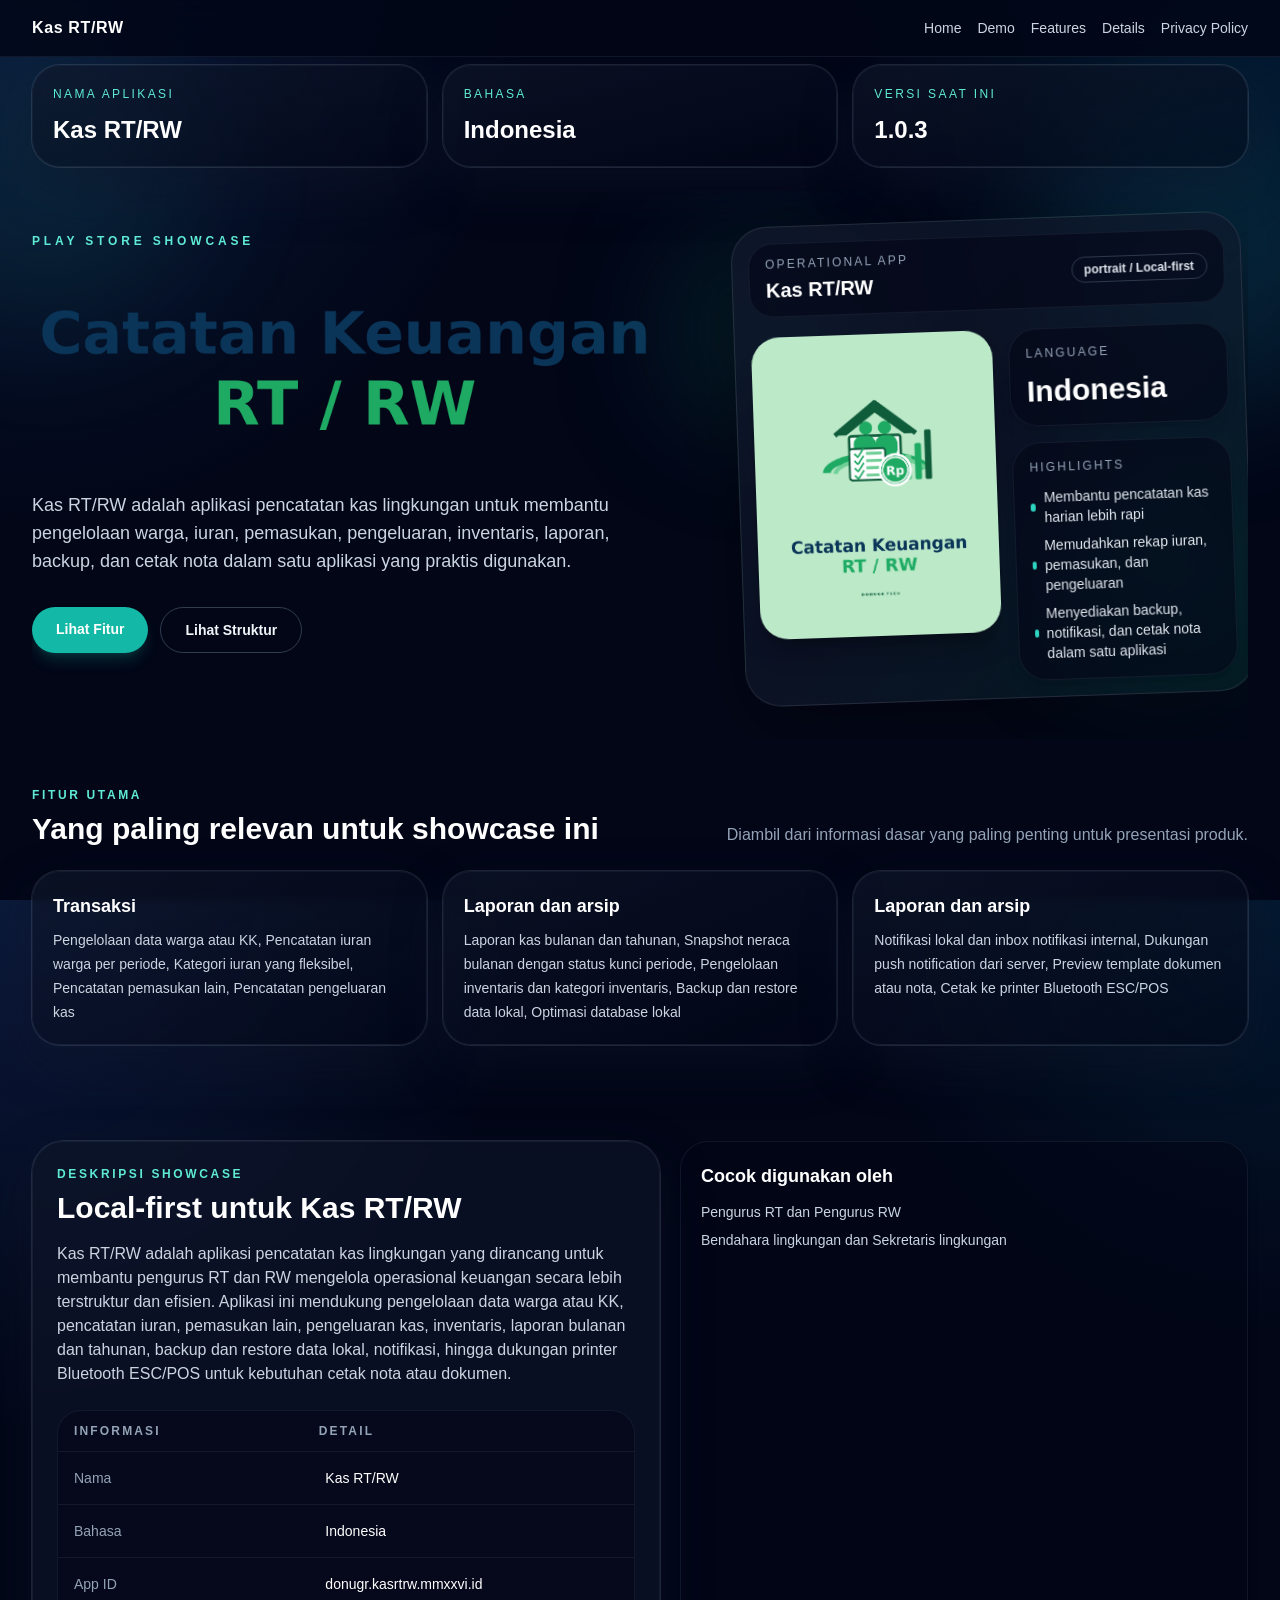
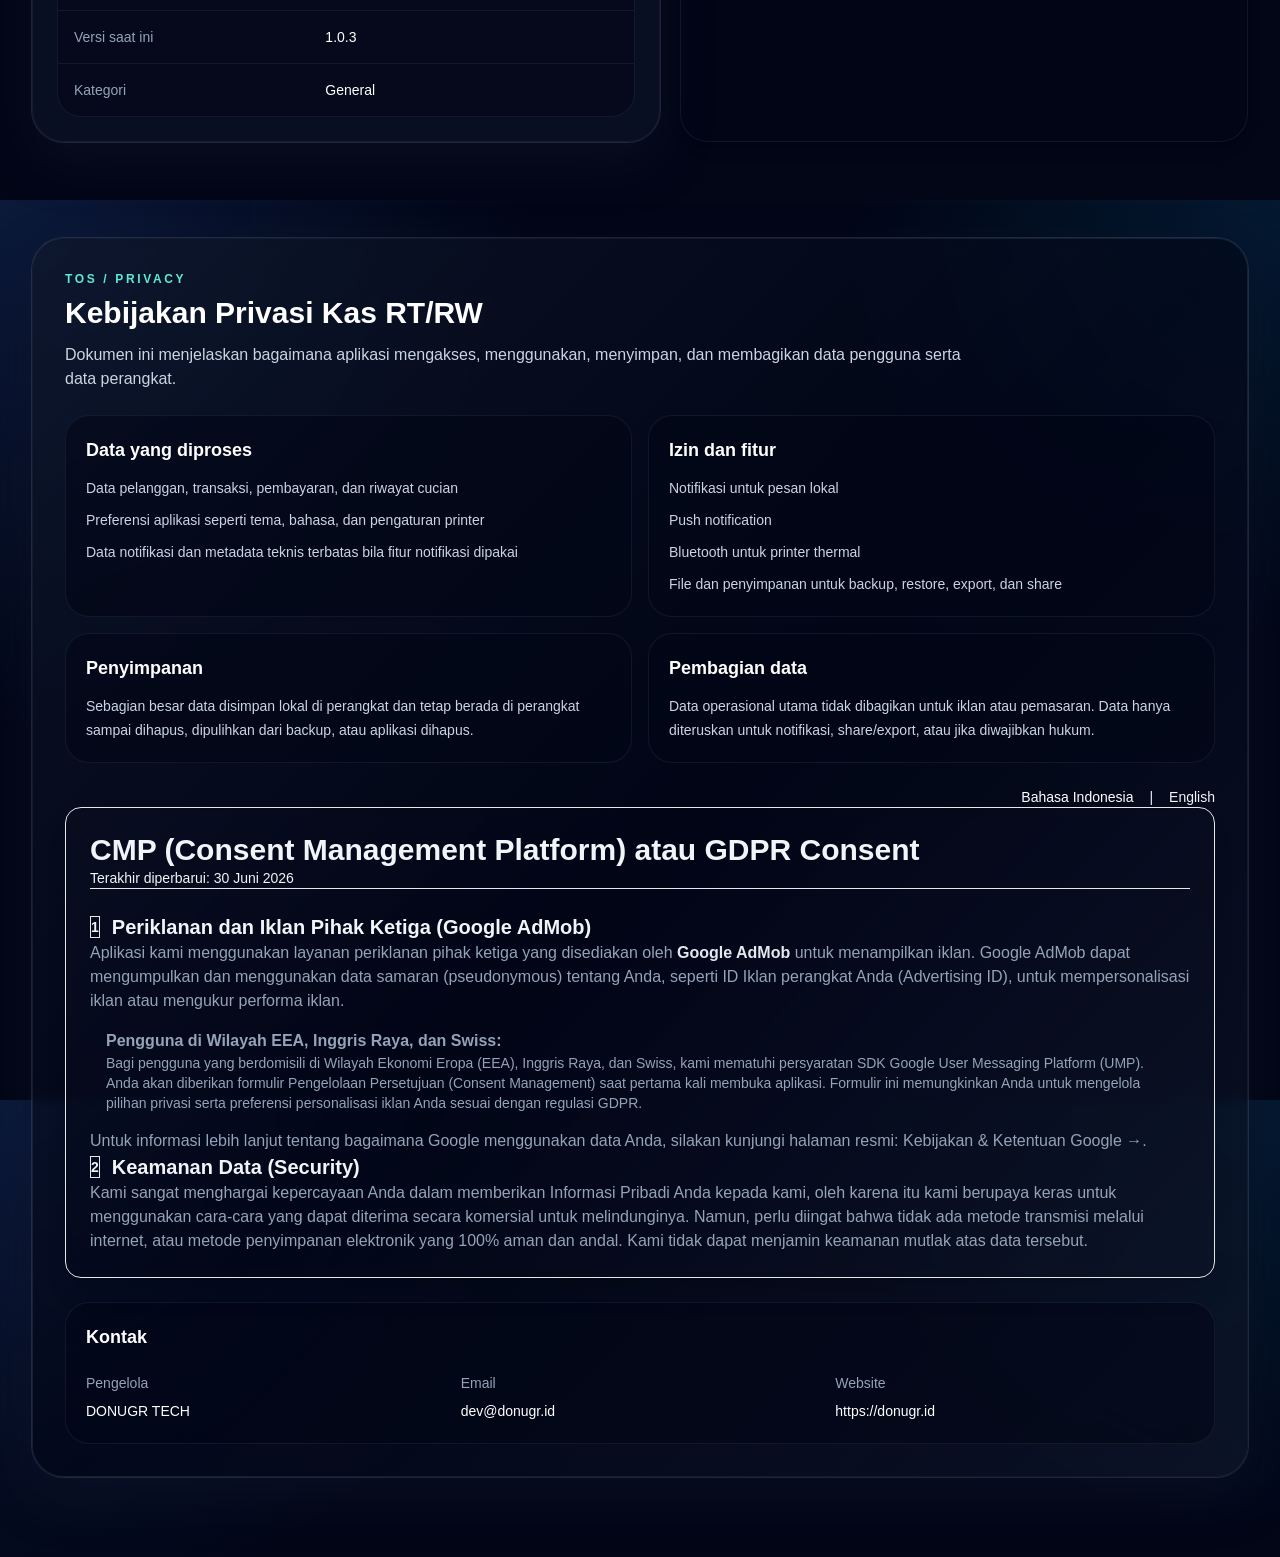
==== commit 14c0e6a1: "privacy policy GDPR Consent" ====
--- a/donugr.kasrtrw.mmxxvi.id/index.html
+++ b/donugr.kasrtrw.mmxxvi.id/index.html
@@ -293,6 +293,115 @@
           </div>
 
           <div class="mt-6">
+            <div class="mb-8 flex justify-end gap-4 text-sm">
+                <a
+                  href="#id"
+                  data-language-toggle="id"
+                  class="font-medium text-blue-400 transition-colors hover:text-blue-300"
+                  >Bahasa Indonesia</a
+                >
+                <span class="text-slate-700">|</span>
+                <a
+                  href="#en"
+                  data-language-toggle="en"
+                  class="font-medium text-blue-400 transition-colors hover:text-blue-300"
+                  >English</a
+                >
+            </div>
+            <section id="id" class="bg-slate-900/50 backdrop-blur-sm rounded-2xl shadow-xl border border-slate-800 p-6 md:p-10 mb-12 scroll-mt-6">
+            <div class="border-b border-slate-800 pb-6 mb-6">
+                <h1 class="text-2xl md:text-3xl font-bold text-slate-100 mb-2">CMP (Consent Management Platform) atau GDPR Consent</h1>
+                <p class="text-sm text-slate-500">Terakhir diperbarui: 30 Juni 2026</p>
+            </div>
+
+            <!-- Bagian 2 -->
+            <div class="mb-8">
+                <h2 class="text-xl font-semibold text-slate-100 mb-4 flex items-center gap-3">
+                    <span class="flex items-center justify-center w-8 h-8 rounded-lg bg-blue-500/10 border border-blue-500/20 text-blue-400 text-sm font-bold">1</span>
+                    Periklanan dan Iklan Pihak Ketiga (Google AdMob)
+                </h2>
+                <div class="space-y-4 pl-11 text-slate-400 leading-relaxed text-justify">
+                    <p>
+                        Aplikasi kami menggunakan layanan periklanan pihak ketiga yang disediakan oleh <strong class="text-slate-200 font-semibold">Google AdMob</strong> untuk menampilkan iklan. Google AdMob dapat mengumpulkan dan menggunakan data samaran (pseudonymous) tentang Anda, seperti ID Iklan perangkat Anda (Advertising ID), untuk mempersonalisasi iklan atau mengukur performa iklan.
+                    </p>
+                    <div class="bg-amber-500/5 border-l-4 border-amber-500/50 p-4 rounded-r-xl my-4 border-y border-r border-amber-500/10">
+                        <strong class="text-amber-400 block mb-1 font-semibold">Pengguna di Wilayah EEA, Inggris Raya, dan Swiss:</strong>
+                        <p class="text-sm text-amber-500/90">
+                            Bagi pengguna yang berdomisili di Wilayah Ekonomi Eropa (EEA), Inggris Raya, dan Swiss, kami mematuhi persyaratan SDK Google User Messaging Platform (UMP). Anda akan diberikan formulir Pengelolaan Persetujuan (Consent Management) saat pertama kali membuka aplikasi. Formulir ini memungkinkan Anda untuk mengelola pilihan privasi serta preferensi personalisasi iklan Anda sesuai dengan regulasi GDPR.
+                        </p>
+                    </div>
+                    <p>
+                        Untuk informasi lebih lanjut tentang bagaimana Google menggunakan data Anda, silakan kunjungi halaman resmi: 
+                        <a href="https://policies.google.com/technologies/ads" target="_blank" rel="noopener noreferrer" class="text-blue-400 hover:text-blue-300 underline underline-offset-4 decoration-blue-500/30 hover:decoration-blue-400 inline-flex items-center gap-1 transition-colors">Kebijakan & Ketentuan Google &rarr;</a>.
+                    </p>
+                </div>
+            </div>
+
+            <!-- Bagian 3 -->
+            <div>
+                <h2 class="text-xl font-semibold text-slate-100 mb-4 flex items-center gap-3">
+                    <span class="flex items-center justify-center w-8 h-8 rounded-lg bg-blue-500/10 border border-blue-500/20 text-blue-400 text-sm font-bold">2</span>
+                    Keamanan Data (Security)
+                </h2>
+                <div class="pl-11 text-slate-400 leading-relaxed text-justify">
+                    <p>
+                        Kami sangat menghargai kepercayaan Anda dalam memberikan Informasi Pribadi Anda kepada kami, oleh karena itu kami berupaya keras untuk menggunakan cara-cara yang dapat diterima secara komersial untuk melindunginya. Namun, perlu diingat bahwa tidak ada metode transmisi melalui internet, atau metode penyimpanan elektronik yang 100% aman dan andal. Kami tidak dapat menjamin keamanan mutlak atas data tersebut.
+                    </p>
+                </div>
+            </div>
+        </section>
+
+        <!-- ========================================== -->
+        <!-- ENGLISH VERSION -->
+        <!-- ========================================== -->
+        <section
+          id="en"
+          style="display: none"
+          class="bg-slate-900/50 backdrop-blur-sm rounded-2xl shadow-xl border border-slate-800 p-6 md:p-10 scroll-mt-6">
+            <div class="border-b border-slate-800 pb-6 mb-6">
+                <h1 class="text-2xl md:text-3xl font-bold text-slate-100 mb-2">CMP (Consent Management Platform) or GDPR Consent</h1>
+                <p class="text-sm text-slate-500">Last updated: June 30, 2026</p>
+            </div>
+
+            <!-- Section 2 -->
+            <div class="mb-8">
+                <h2 class="text-xl font-semibold text-slate-100 mb-4 flex items-center gap-3">
+                    <span class="flex items-center justify-center w-8 h-8 rounded-lg bg-blue-500/10 border border-blue-500/20 text-blue-400 text-sm font-bold">1</span>
+                    Advertising and Third-Party Ads (Google AdMob)
+                </h2>
+                <div class="space-y-4 pl-11 text-slate-400 leading-relaxed text-justify">
+                    <p>
+                        Our applications use third-party advertising services provided by <strong class="text-slate-200 font-semibold">Google AdMob</strong> to serve advertisements. Google AdMob may collect and use pseudonymous data about you, such as your device's advertising ID, to personalize ads or measure ad performance.
+                    </p>
+                    <div class="bg-blue-500/5 border-l-4 border-blue-500/50 p-4 rounded-r-xl my-4 border-y border-r border-blue-500/10">
+                        <strong class="text-blue-400 block mb-1 font-semibold">Users in the EEA, UK, and Switzerland:</strong>
+                        <p class="text-sm text-blue-400/90">
+                            For users residing in the European Economic Area (EEA), United Kingdom, and Switzerland, we comply with the Google User Messaging Platform (UMP) SDK requirements. You will be presented with a Consent Management form upon opening the app, allowing you to manage your privacy choices and ad personalization preferences in compliance with GDPR.
+                        </p>
+                    </div>
+                    <p>
+                        You can learn more about how Google uses your data by visiting: 
+                        <a href="https://policies.google.com/technologies/ads" target="_blank" rel="noopener noreferrer" class="text-blue-400 hover:text-blue-300 underline underline-offset-4 decoration-blue-500/30 hover:decoration-blue-400 inline-flex items-center gap-1 transition-colors">Google’s Privacy & Terms &rarr;</a>.
+                    </p>
+                </div>
+            </div>
+
+            <!-- Section 3 -->
+            <div>
+                <h2 class="text-xl font-semibold text-slate-100 mb-4 flex items-center gap-3">
+                    <span class="flex items-center justify-center w-8 h-8 rounded-lg bg-blue-500/10 border border-blue-500/20 text-blue-400 text-sm font-bold">2</span>
+                    Data Security
+                </h2>
+                <div class="pl-11 text-slate-400 leading-relaxed text-justify">
+                    <p>
+                        We value your trust in providing us your Personal Information, thus we are striving to use commercially acceptable means of protecting it. But remember that no method of transmission over the internet, or method of electronic storage is 100% secure and reliable, and we cannot guarantee its absolute security.
+                    </p>
+                </div>
+            </div>
+        </section>
+          </div>
+
+          <div class="mt-6">
             <article class="rounded-[1.5rem] border border-slate-700/30 bg-slate-950/55 p-5">
               <h3 class="text-lg font-semibold text-white">Kontak</h3>
               <dl class="mt-5 grid gap-4 md:grid-cols-3 text-sm leading-6 text-slate-300">
@@ -314,5 +423,46 @@
         </div>
       </section>
     </main>
+    <script>
+      (function () {
+        const sections = {
+          id: document.getElementById("id"),
+          en: document.getElementById("en"),
+        };
+        const toggleLinks = Array.from(document.querySelectorAll("[data-language-toggle]"));
+
+        function setActiveLanguage(language) {
+          const nextLanguage = language === "en" ? "en" : "id";
+
+          Object.entries(sections).forEach(([key, section]) => {
+            if (!section) {
+              return;
+            }
+
+            section.style.display = key === nextLanguage ? "" : "none";
+          });
+
+          toggleLinks.forEach((link) => {
+            const isActive = link.dataset.languageToggle === nextLanguage;
+            link.classList.toggle("text-white", isActive);
+            link.classList.toggle("text-blue-400", !isActive);
+          });
+        }
+
+        function syncLanguageFromHash() {
+          const hash = window.location.hash.replace("#", "");
+          setActiveLanguage(hash === "en" ? "en" : "id");
+        }
+
+        toggleLinks.forEach((link) => {
+          link.addEventListener("click", function () {
+            setActiveLanguage(this.dataset.languageToggle);
+          });
+        });
+
+        window.addEventListener("hashchange", syncLanguageFromHash);
+        syncLanguageFromHash();
+      })();
+    </script>
   </body>
 </html>
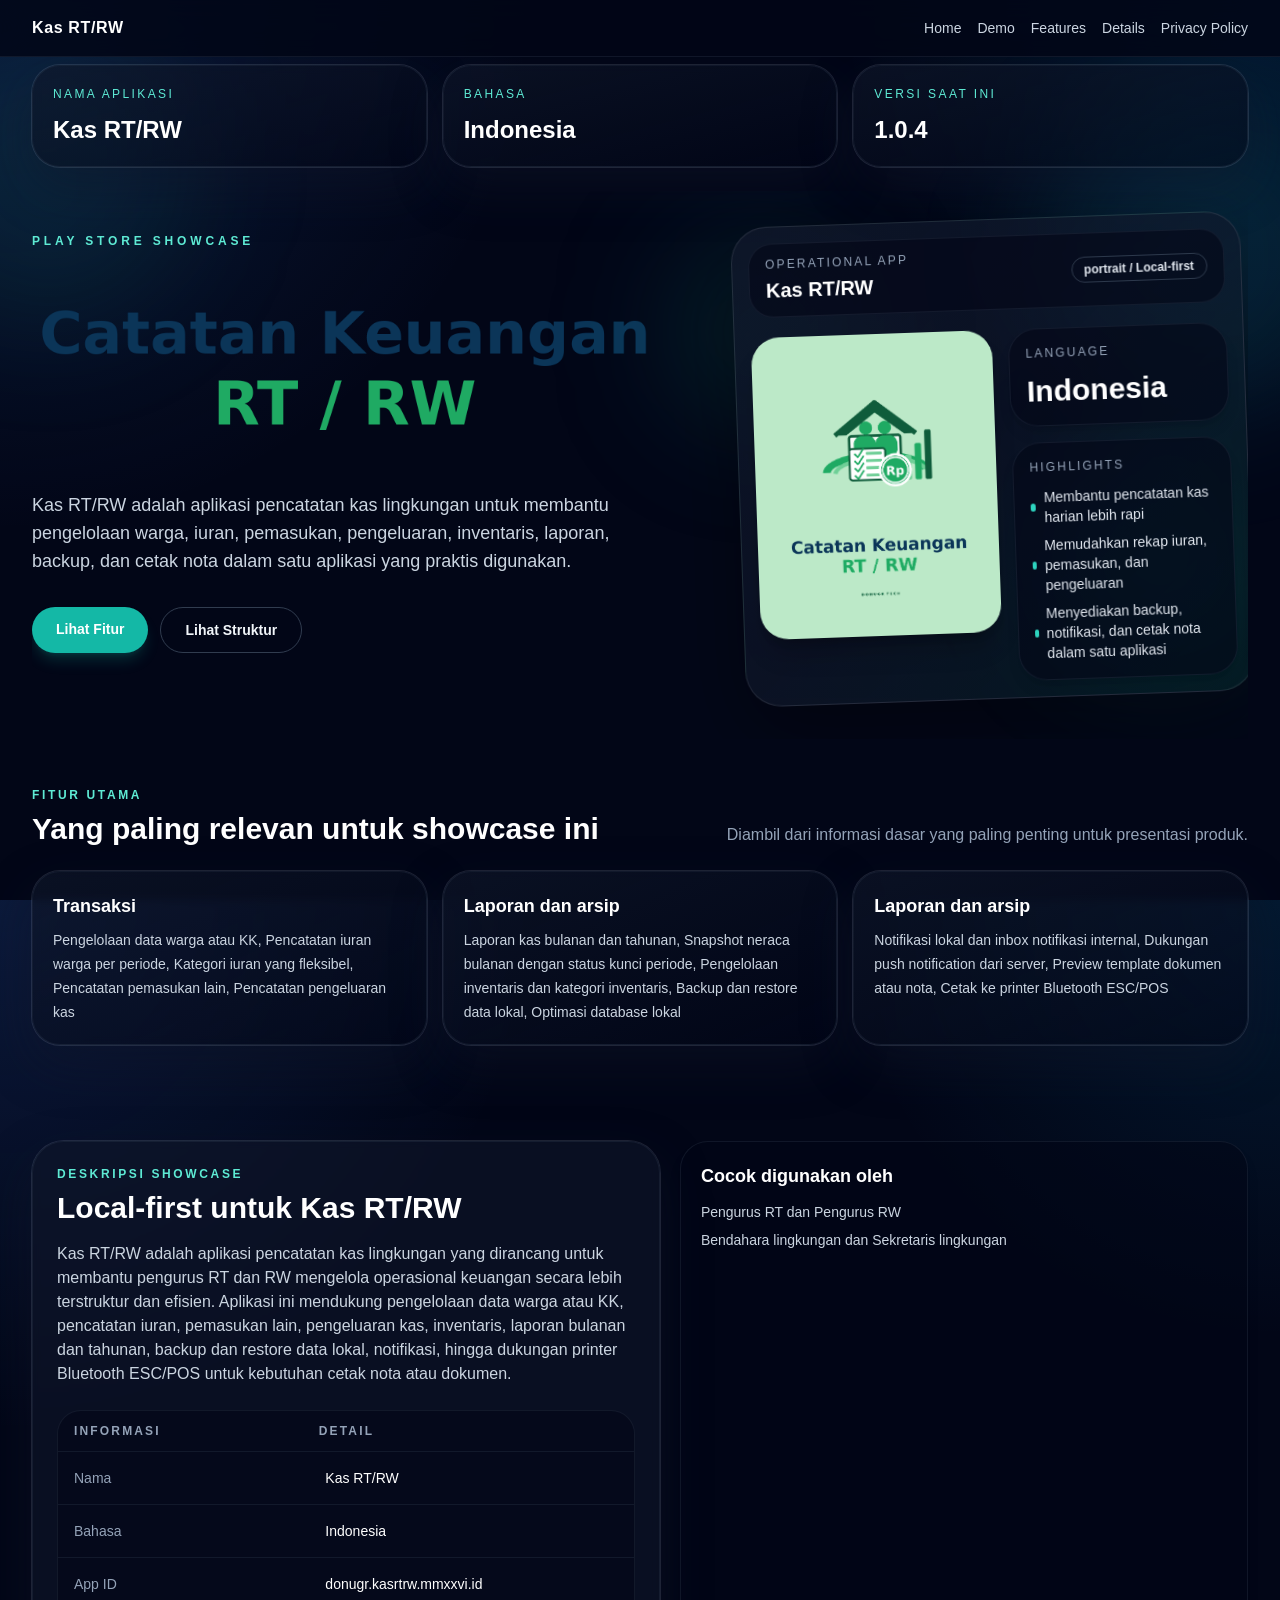
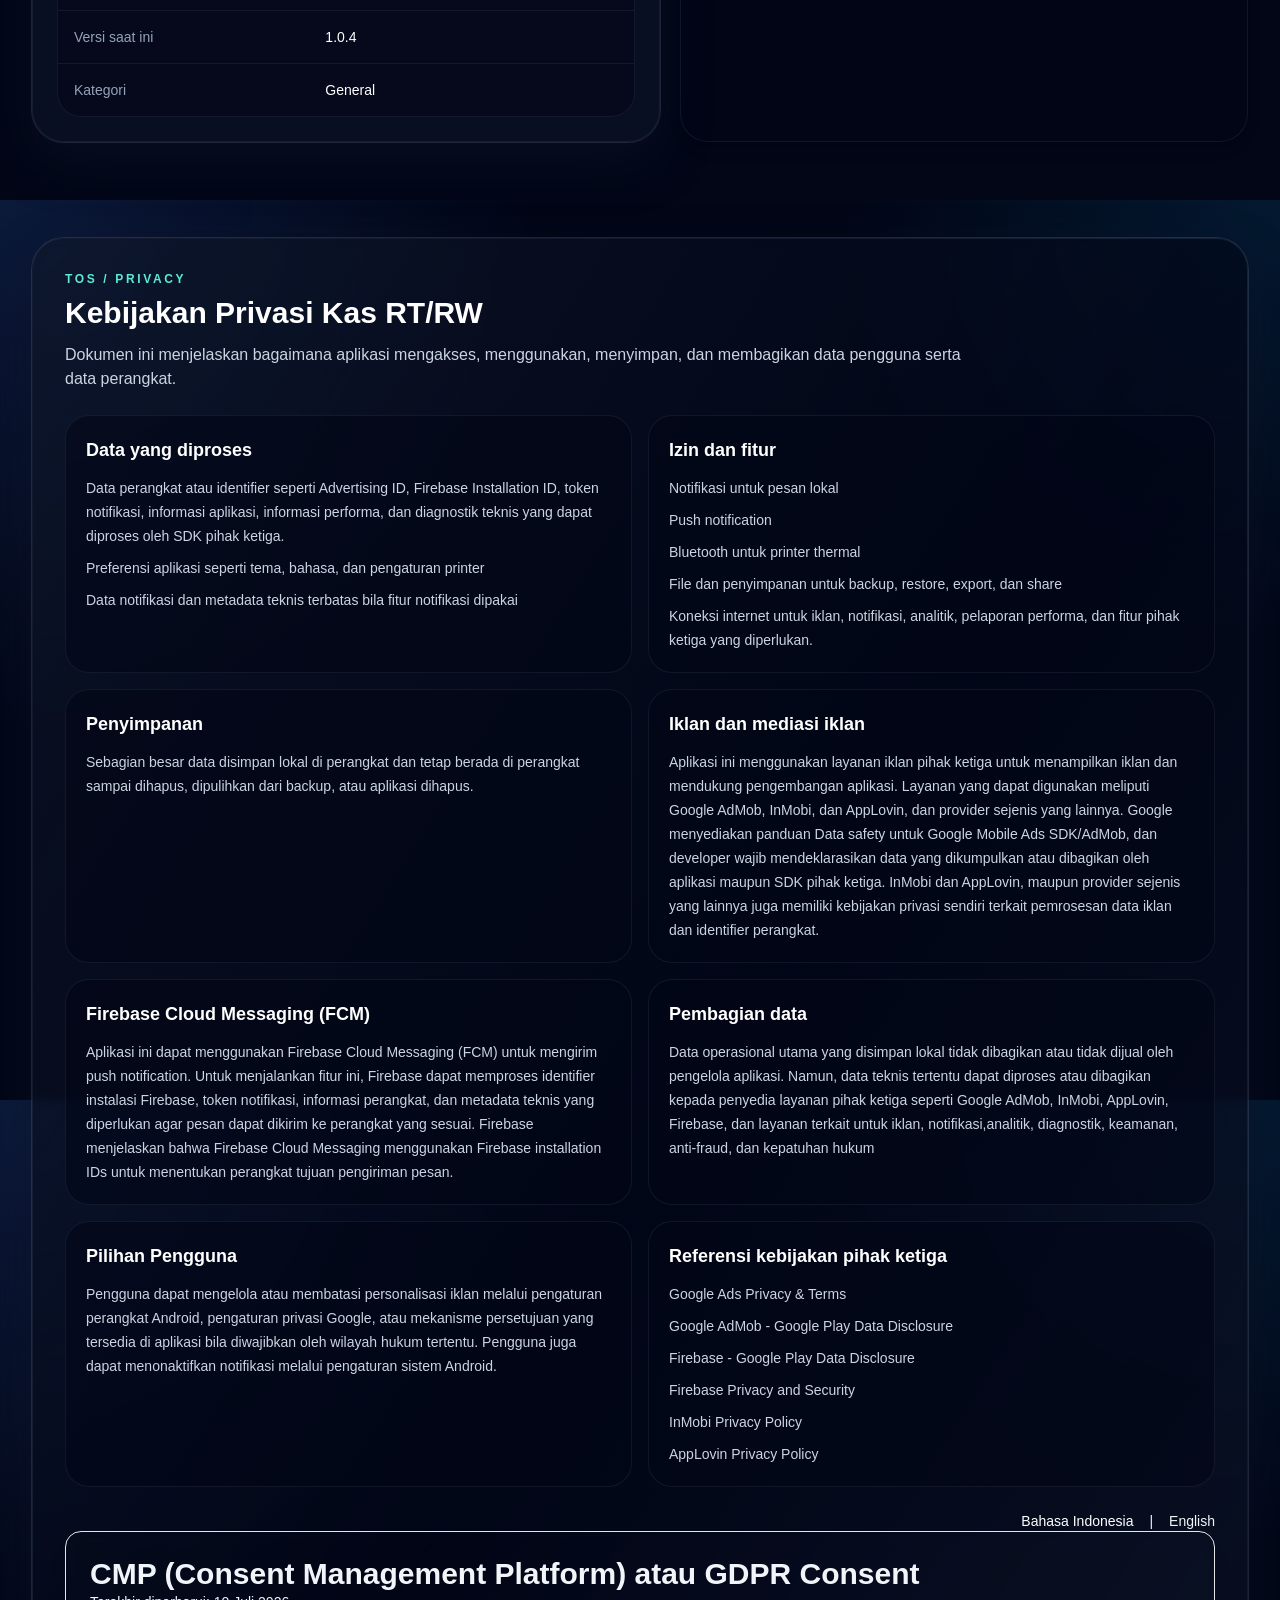
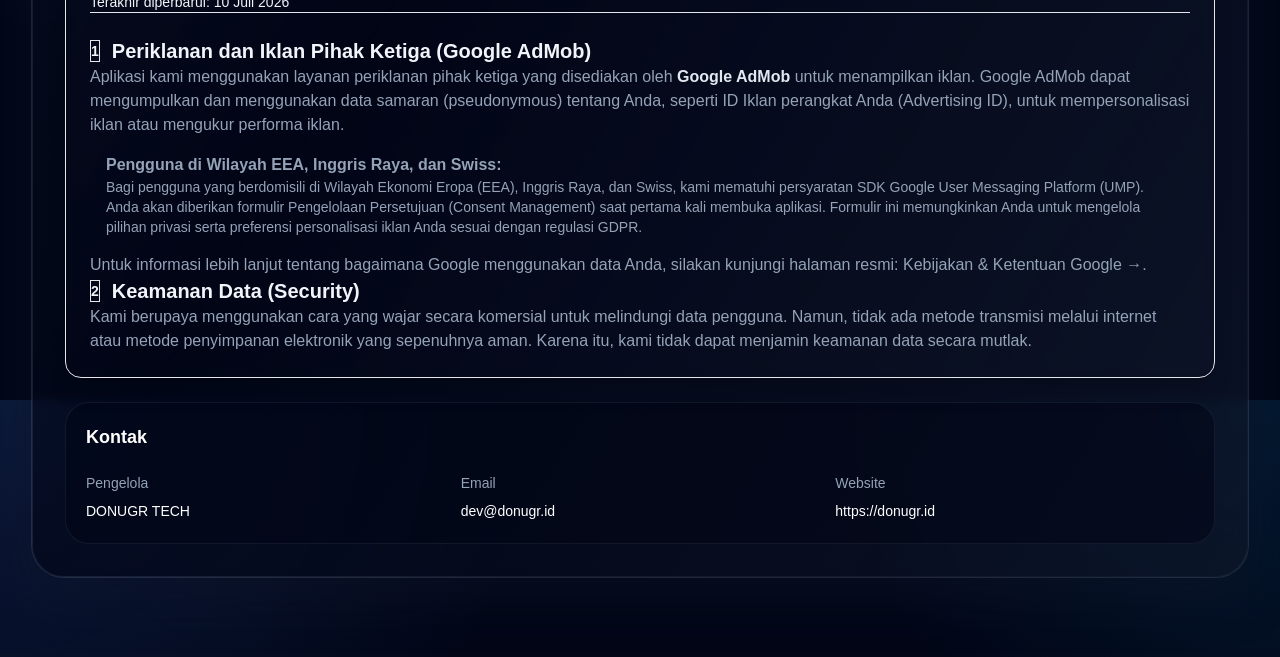
==== commit 625fa0d3: "kas rtrw fixed" ====
--- a/donugr.kasrtrw.mmxxvi.id/index.html
+++ b/donugr.kasrtrw.mmxxvi.id/index.html
@@ -3,6 +3,9 @@
   <head>
     <meta charset="utf-8" />
     <meta name="viewport" content="width=device-width, initial-scale=1" />
+    <meta http-equiv="Cache-Control" content="no-cache, no-store, must-revalidate">
+    <meta http-equiv="Pragma" content="no-cache">
+    <meta http-equiv="Expires" content="0">
     <title>Kas RT/RW | DONUGR TECH App Showcase</title>
     <meta
       name="description"
@@ -85,7 +88,7 @@
           <article
             class="rounded-[1.75rem] border border-slate-700/30 bg-gradient-to-br from-slate-900/65 to-slate-950/50 p-5 shadow-glow backdrop-blur-sm">
             <p class="text-xs uppercase tracking-[0.2em] text-teal-300">Versi saat ini</p>
-            <div class="mt-3 text-2xl font-semibold text-white">1.0.3</div>
+            <div class="mt-3 text-2xl font-semibold text-white">1.0.4</div>
           </article>
         </div>
       </section>
@@ -235,7 +238,7 @@
                   </div>
                   <div class="grid grid-cols-[0.9fr_1.1fr] gap-3 px-4 py-4">
                     <div class="text-slate-400">Versi saat ini</div>
-                    <div class="font-medium text-white">1.0.3</div>
+                    <div class="font-medium text-white">1.0.4</div>
                   </div>
                   <div class="grid grid-cols-[0.9fr_1.1fr] gap-3 px-4 py-4">
                     <div class="text-slate-400">Kategori</div>
@@ -268,7 +271,7 @@
               <article class="rounded-[1.5rem] border border-slate-700/30 bg-slate-950/55 p-5">
                 <h3 class="text-lg font-semibold text-white">Data yang diproses</h3>
                   <ul class="mt-3 space-y-2 text-sm leading-6 text-slate-300">
-                      <li>Data pelanggan, transaksi, pembayaran, dan riwayat cucian</li>
+                      <li>Data perangkat atau identifier seperti Advertising ID, Firebase Installation ID, token notifikasi, informasi aplikasi, informasi performa, dan diagnostik teknis yang dapat diproses oleh SDK pihak ketiga.</li>
                       <li>Preferensi aplikasi seperti tema, bahasa, dan pengaturan printer</li>
                       <li>Data notifikasi dan metadata teknis terbatas bila fitur notifikasi dipakai</li>
                   </ul>
@@ -280,6 +283,7 @@
                       <li>Push notification</li>
                       <li>Bluetooth untuk printer thermal</li>
                       <li>File dan penyimpanan untuk backup, restore, export, dan share</li>
+                      <li>Koneksi internet untuk iklan, notifikasi, analitik, pelaporan performa, dan fitur pihak ketiga yang diperlukan.</li>
                   </ul>
               </article>
               <article class="rounded-[1.5rem] border border-slate-700/30 bg-slate-950/55 p-5">
@@ -287,8 +291,31 @@
                   <p class="mt-3 text-sm leading-6 text-slate-300">Sebagian besar data disimpan lokal di perangkat dan tetap berada di perangkat sampai dihapus, dipulihkan dari backup, atau aplikasi dihapus.</p>
               </article>
               <article class="rounded-[1.5rem] border border-slate-700/30 bg-slate-950/55 p-5">
+                <h3 class="text-lg font-semibold text-white">Iklan dan mediasi iklan</h3>
+                  <p class="mt-3 text-sm leading-6 text-slate-300">Aplikasi ini menggunakan layanan iklan pihak ketiga untuk menampilkan iklan dan mendukung pengembangan aplikasi. Layanan yang dapat digunakan meliputi Google AdMob, InMobi, dan AppLovin, dan provider sejenis yang lainnya. Google menyediakan panduan Data safety untuk Google Mobile Ads SDK/AdMob, dan developer wajib mendeklarasikan data yang dikumpulkan atau dibagikan oleh aplikasi maupun SDK pihak ketiga. InMobi dan AppLovin, maupun provider sejenis yang lainnya juga memiliki kebijakan privasi sendiri terkait pemrosesan data iklan dan identifier perangkat.</p>
+              </article>
+              <article class="rounded-[1.5rem] border border-slate-700/30 bg-slate-950/55 p-5">
+                <h3 class="text-lg font-semibold text-white">Firebase Cloud Messaging (FCM)</h3>
+                  <p class="mt-3 text-sm leading-6 text-slate-300">Aplikasi ini dapat menggunakan Firebase Cloud Messaging (FCM) untuk mengirim push notification. Untuk menjalankan fitur ini, Firebase dapat memproses identifier instalasi Firebase, token notifikasi, informasi perangkat, dan metadata teknis yang diperlukan agar pesan dapat dikirim ke perangkat yang sesuai.  Firebase menjelaskan bahwa Firebase Cloud Messaging menggunakan Firebase installation IDs untuk menentukan perangkat tujuan pengiriman pesan.</p>
+              </article>
+              <article class="rounded-[1.5rem] border border-slate-700/30 bg-slate-950/55 p-5">
                 <h3 class="text-lg font-semibold text-white">Pembagian data</h3>
-                  <p class="mt-3 text-sm leading-6 text-slate-300">Data operasional utama tidak dibagikan untuk iklan atau pemasaran. Data hanya diteruskan untuk notifikasi, share/export, atau jika diwajibkan hukum.</p>
+                  <p class="mt-3 text-sm leading-6 text-slate-300">Data operasional utama yang disimpan lokal tidak dibagikan atau tidak dijual oleh pengelola aplikasi. Namun, data teknis tertentu dapat diproses atau dibagikan kepada penyedia layanan pihak ketiga seperti Google AdMob, InMobi, AppLovin, Firebase, dan layanan terkait untuk iklan, notifikasi,analitik, diagnostik, keamanan, anti-fraud, dan kepatuhan hukum</p>
+              </article>
+              <article class="rounded-[1.5rem] border border-slate-700/30 bg-slate-950/55 p-5">
+                <h3 class="text-lg font-semibold text-white">Pilihan Pengguna</h3>
+                  <p class="mt-3 text-sm leading-6 text-slate-300">Pengguna dapat mengelola atau membatasi personalisasi iklan melalui pengaturan perangkat Android, pengaturan privasi Google, atau mekanisme persetujuan yang tersedia di aplikasi bila diwajibkan oleh wilayah hukum tertentu. Pengguna juga dapat menonaktifkan notifikasi melalui pengaturan sistem Android.</p>
+              </article>
+              <article class="rounded-[1.5rem] border border-slate-700/30 bg-slate-950/55 p-5">
+                <h3 class="text-lg font-semibold text-white">Referensi kebijakan pihak ketiga</h3>
+                  <ul class="mt-3 space-y-2 text-sm leading-6 text-slate-300">
+                      <li><a href="https://policies.google.com/technologies/ads" target="_blank" rel="noopener">Google Ads Privacy & Terms</a></li>
+                      <li><a href="https://developers.google.com/admob/android/privacy/play-data-disclosure" target="_blank" rel="noopener">Google AdMob - Google Play Data Disclosure</a></li>
+                      <li><a href="https://firebase.google.com/docs/android/play-data-disclosure" target="_blank" rel="noopener">Firebase - Google Play Data Disclosure</a></li>
+                      <li><a href="https://firebase.google.com/support/privacy" target="_blank" rel="noopener">Firebase Privacy and Security</a></li>
+                      <li><a href="https://advertising.inmobi.com/privacy-policy" target="_blank" rel="noopener">InMobi Privacy Policy</a></li>
+                      <li><a href="https://legal.applovin.com/privacy/" target="_blank" rel="noopener">AppLovin Privacy Policy</a></li>
+                  </ul>
               </article>
           </div>
 
@@ -311,7 +338,7 @@
             <section id="id" class="bg-slate-900/50 backdrop-blur-sm rounded-2xl shadow-xl border border-slate-800 p-6 md:p-10 mb-12 scroll-mt-6">
             <div class="border-b border-slate-800 pb-6 mb-6">
                 <h1 class="text-2xl md:text-3xl font-bold text-slate-100 mb-2">CMP (Consent Management Platform) atau GDPR Consent</h1>
-                <p class="text-sm text-slate-500">Terakhir diperbarui: 30 Juni 2026</p>
+                <p class="text-sm text-slate-500">Terakhir diperbarui: 10 Juli 2026</p>
             </div>
 
             <!-- Bagian 2 -->
@@ -345,7 +372,10 @@
                 </h2>
                 <div class="pl-11 text-slate-400 leading-relaxed text-justify">
                     <p>
-                        Kami sangat menghargai kepercayaan Anda dalam memberikan Informasi Pribadi Anda kepada kami, oleh karena itu kami berupaya keras untuk menggunakan cara-cara yang dapat diterima secara komersial untuk melindunginya. Namun, perlu diingat bahwa tidak ada metode transmisi melalui internet, atau metode penyimpanan elektronik yang 100% aman dan andal. Kami tidak dapat menjamin keamanan mutlak atas data tersebut.
+                      Kami berupaya menggunakan cara yang wajar secara komersial untuk melindungi
+                      data pengguna. Namun, tidak ada metode transmisi melalui internet atau metode
+                      penyimpanan elektronik yang sepenuhnya aman. Karena itu, kami tidak dapat
+                      menjamin keamanan data secara mutlak.
                     </p>
                 </div>
             </div>
@@ -360,7 +390,7 @@
           class="bg-slate-900/50 backdrop-blur-sm rounded-2xl shadow-xl border border-slate-800 p-6 md:p-10 scroll-mt-6">
             <div class="border-b border-slate-800 pb-6 mb-6">
                 <h1 class="text-2xl md:text-3xl font-bold text-slate-100 mb-2">CMP (Consent Management Platform) or GDPR Consent</h1>
-                <p class="text-sm text-slate-500">Last updated: June 30, 2026</p>
+                <p class="text-sm text-slate-500">Last updated: July 10, 2026</p>
             </div>
 
             <!-- Section 2 -->
@@ -394,8 +424,11 @@
                 </h2>
                 <div class="pl-11 text-slate-400 leading-relaxed text-justify">
                     <p>
-                        We value your trust in providing us your Personal Information, thus we are striving to use commercially acceptable means of protecting it. But remember that no method of transmission over the internet, or method of electronic storage is 100% secure and reliable, and we cannot guarantee its absolute security.
-                    </p>
+  We strive to use commercially acceptable means to protect user data. 
+  However, no method of transmission over the internet or method of 
+  electronic storage is completely secure. Therefore, we cannot 
+  guarantee its absolute security.
+</p>
                 </div>
             </div>
         </section>
